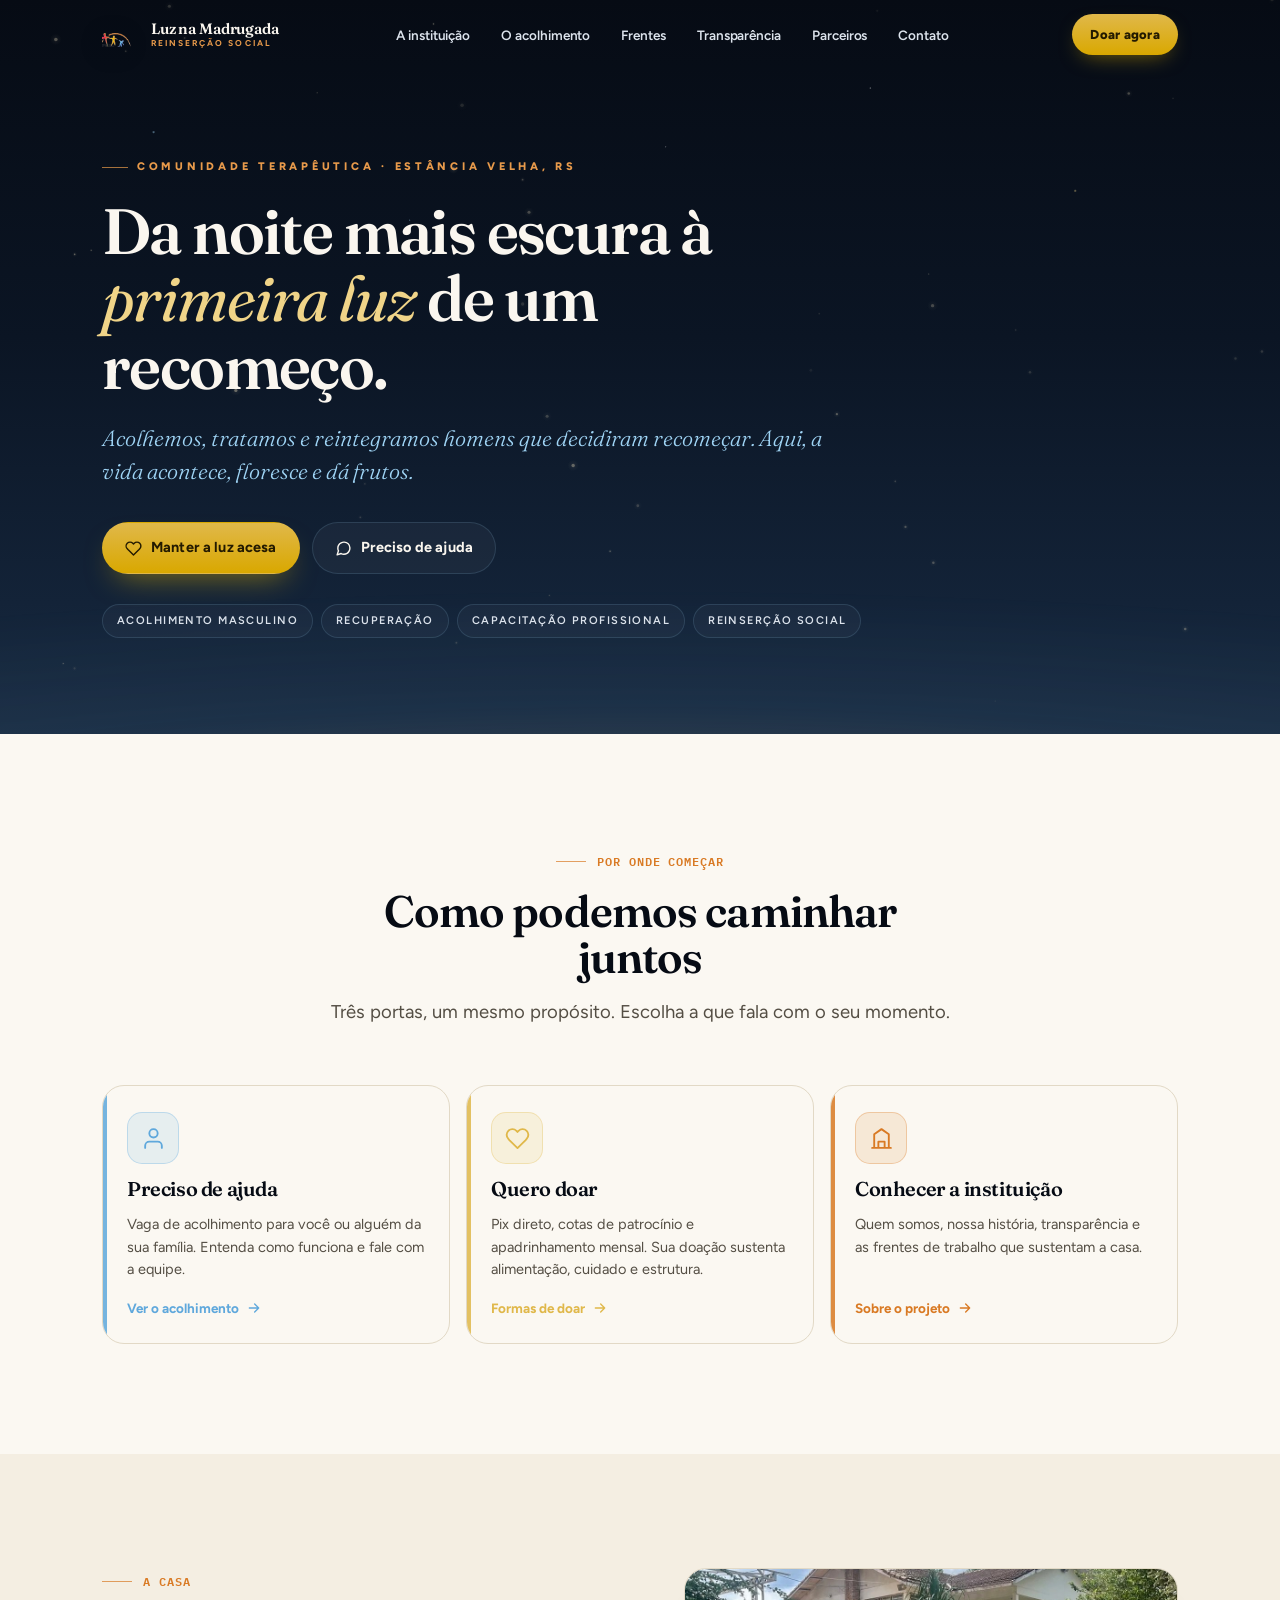
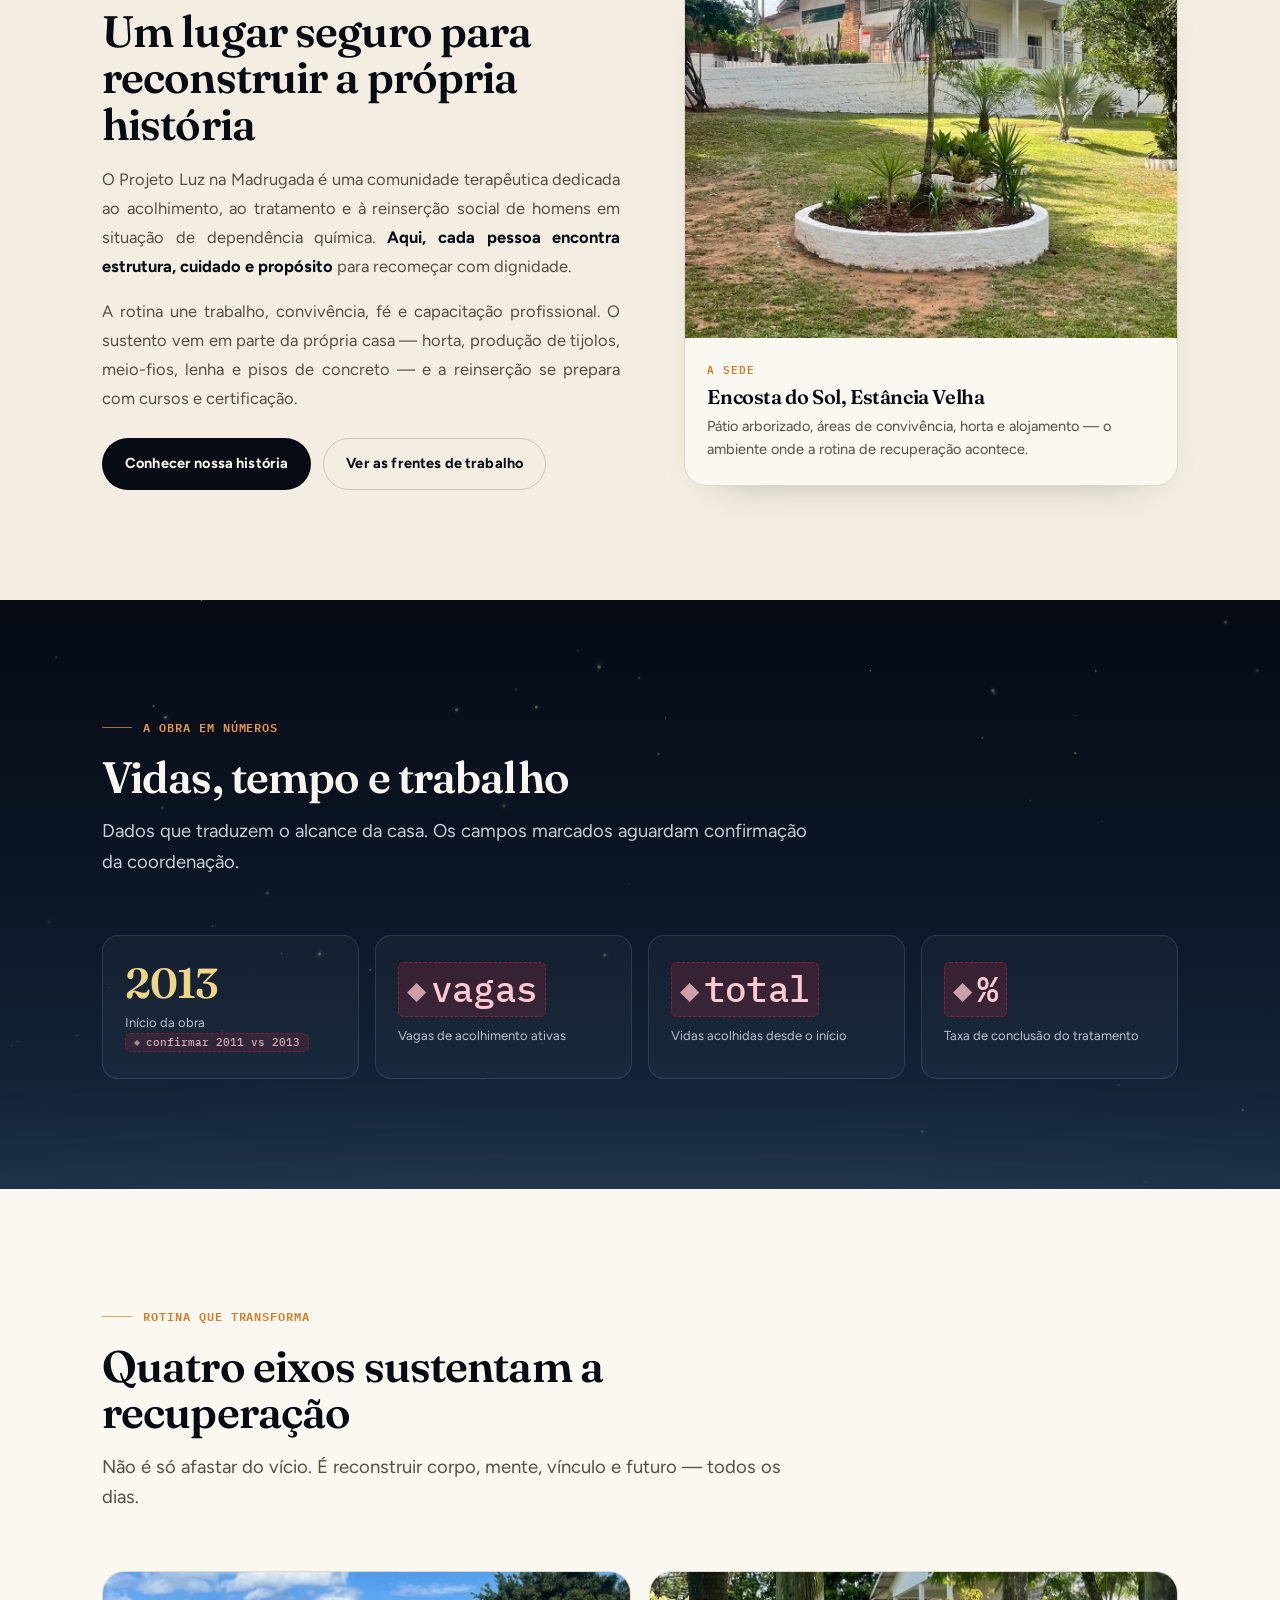
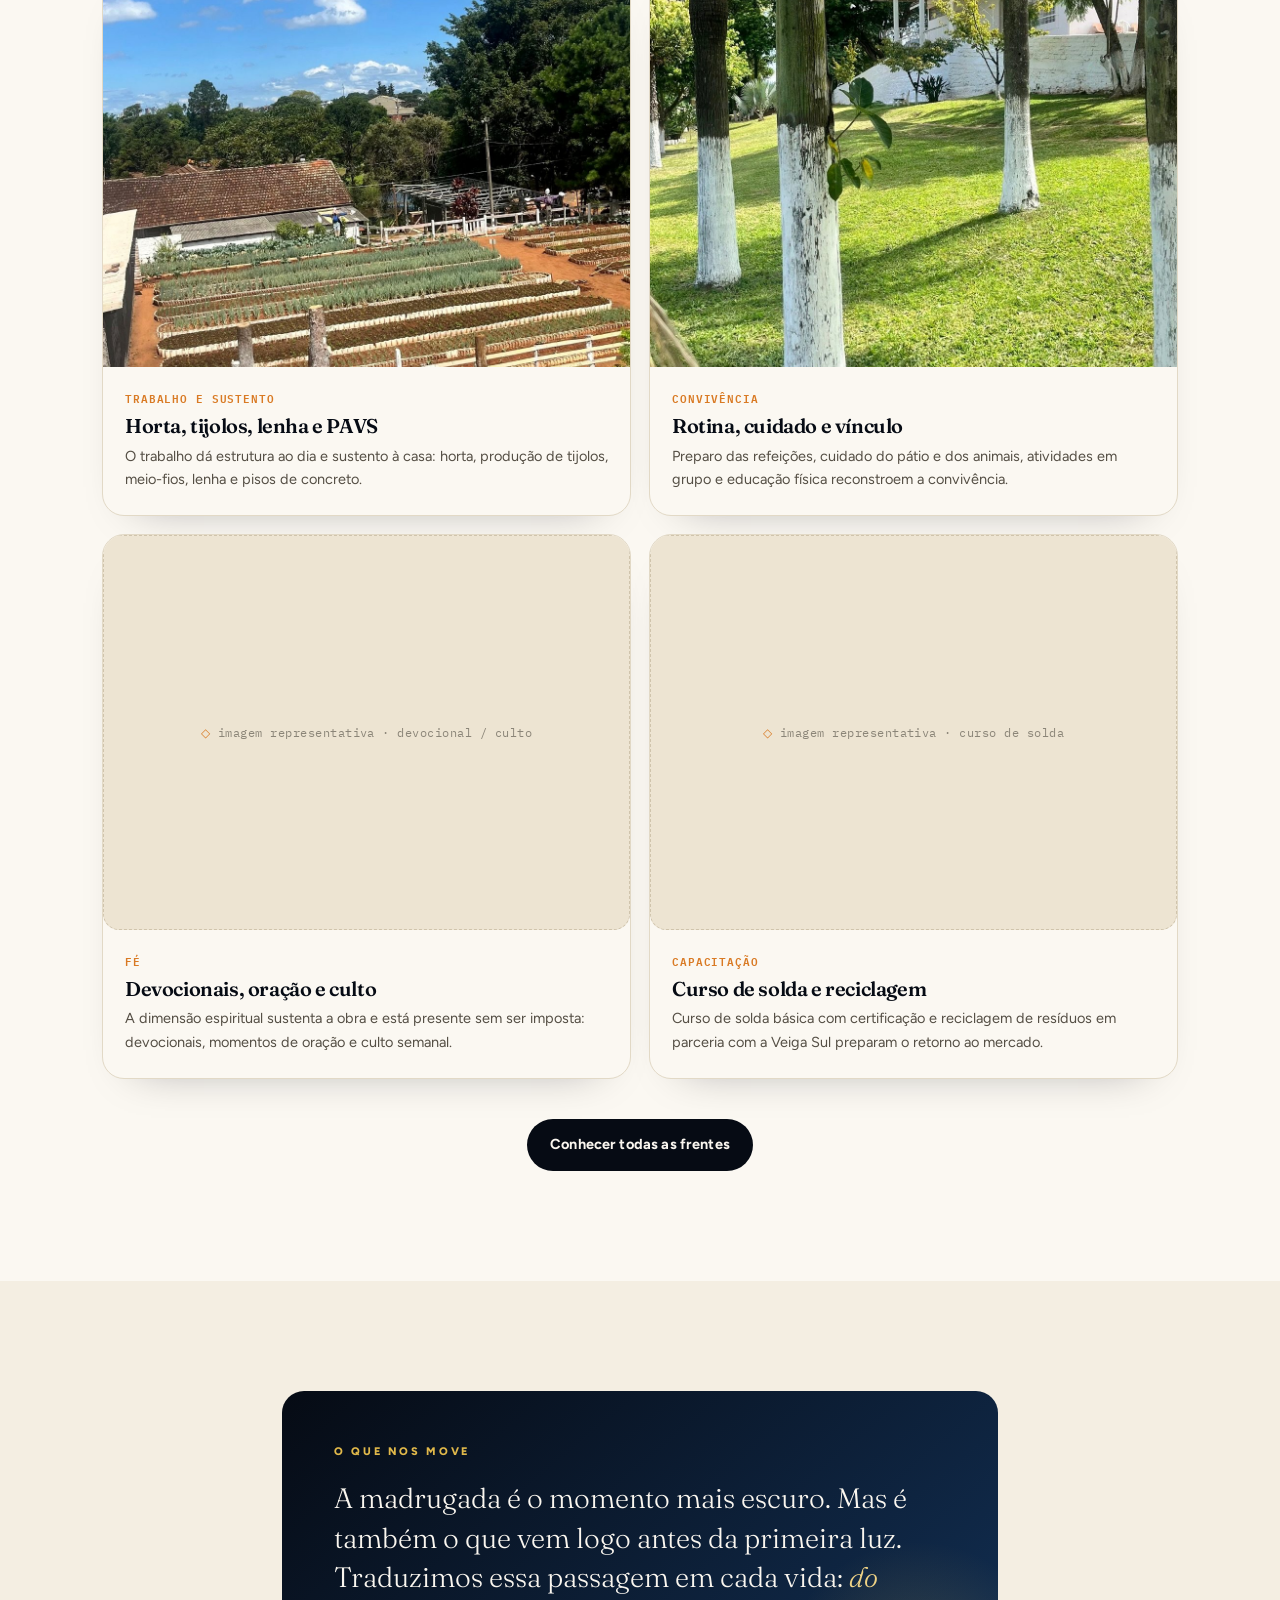
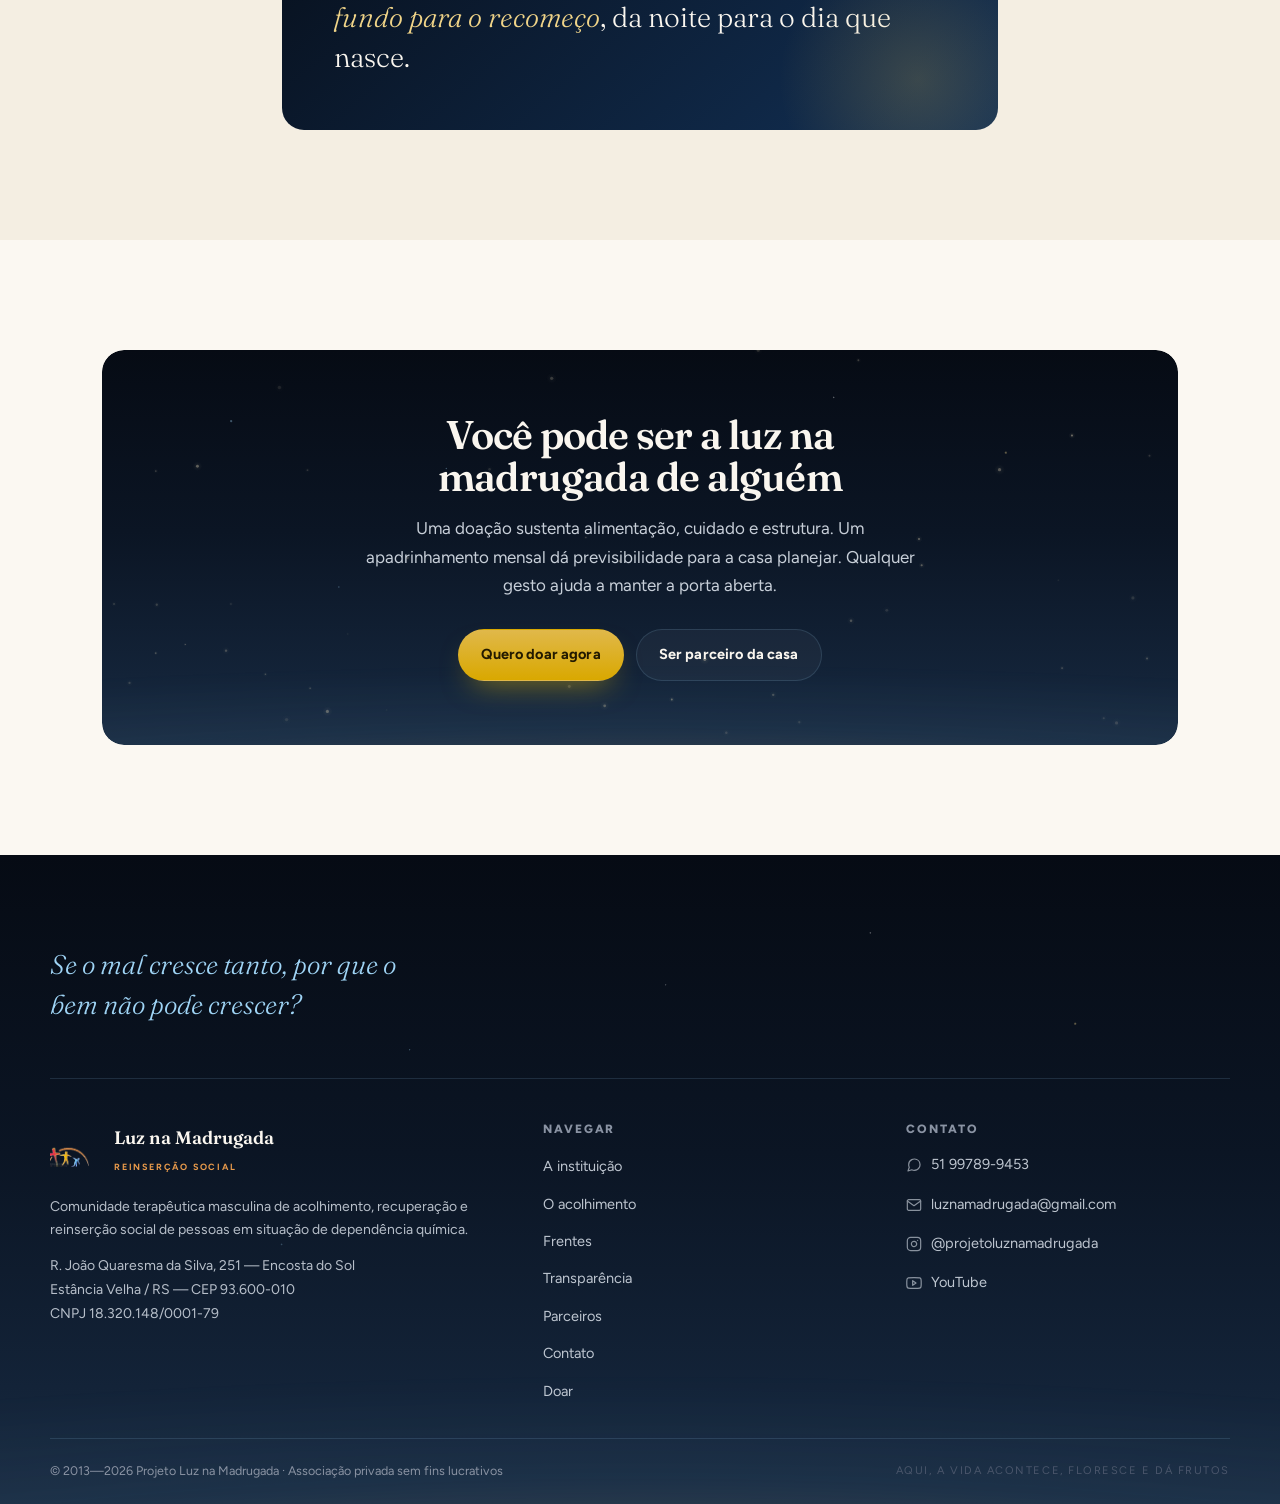
==== index.html @ c5253fcc "Esboço do site institucional do Projeto Luz na Madrugada Site de múltiplas páginas (HTML + CSS + JS " ====
<!DOCTYPE html>
<html lang="pt-BR">
<head>
  <meta charset="UTF-8">
  <meta name="viewport" content="width=device-width, initial-scale=1.0">
  <title>Projeto Luz na Madrugada · Comunidade Terapêutica de Reinserção Social</title>
  <meta name="description" content="Comunidade terapêutica masculina de acolhimento, recuperação e reinserção social. Acolhendo, transformando e reintegrando vidas em Estância Velha, RS.">
  <meta property="og:type" content="website">
  <meta property="og:title" content="Projeto Luz na Madrugada">
  <meta property="og:description" content="Acolhendo, transformando e reintegrando vidas.">
  <meta name="theme-color" content="#060B14">
  <link rel="icon" href="assets/img/logo-luz-na-madrugada.png">
  <link rel="preconnect" href="https://fonts.googleapis.com">
  <link rel="preconnect" href="https://fonts.gstatic.com" crossorigin>
  <link rel="stylesheet" href="assets/css/site.css">
</head>
<body data-page="home" data-base="">
  <a class="skip-link" href="#conteudo">Ir para o conteúdo</a>
  <header data-site-nav></header>

  <main id="conteudo">

    <!-- ═══ HERO ═══ -->
    <section class="hero">
      <div class="ceu"></div>
      <canvas class="estrelas"></canvas>
      <div class="hero-conteudo">
        <span class="kicker">Comunidade terapêutica · Estância Velha, RS</span>
        <h1>Da noite mais escura à <em>primeira luz</em> de um recomeço.</h1>
        <p class="lede">Acolhemos, tratamos e reintegramos homens que decidiram recomeçar. Aqui, a vida acontece, floresce e dá frutos.</p>
        <div class="hero-acoes">
          <a class="btn btn-ouro" href="doar.html">
            <svg viewBox="0 0 24 24"><path d="M20.8 4.6a5.5 5.5 0 0 0-7.8 0L12 5.7l-1-1.1a5.5 5.5 0 0 0-7.8 7.8l1 1.1L12 21.2l7.8-7.7 1-1.1a5.5 5.5 0 0 0 0-7.8z"/></svg>
            Manter a luz acesa
          </a>
          <a class="btn btn-linha" href="https://wa.me/5551997899453?text=Ol%C3%A1%2C%20vim%20pelo%20site%20do%20Projeto%20Luz%20na%20Madrugada.%20Preciso%20de%20ajuda%20e%20gostaria%20de%20saber%20sobre%20vaga%20de%20acolhimento." target="_blank" rel="noopener">
            <svg viewBox="0 0 24 24"><path d="M21 11.5a8.38 8.38 0 0 1-.9 3.8 8.5 8.5 0 0 1-7.6 4.7 8.38 8.38 0 0 1-3.8-.9L3 21l1.9-5.7a8.38 8.38 0 0 1-.9-3.8 8.5 8.5 0 0 1 4.7-7.6 8.38 8.38 0 0 1 3.8-.9h.5a8.48 8.48 0 0 1 8 8v.5z"/></svg>
            Preciso de ajuda
          </a>
        </div>
        <div class="hero-chips">
          <span class="chip">Acolhimento masculino</span>
          <span class="chip">Recuperação</span>
          <span class="chip">Capacitação profissional</span>
          <span class="chip">Reinserção social</span>
        </div>
      </div>
    </section>

    <!-- ═══ TRÊS PORTAS ═══ -->
    <section class="secao papel">
      <div class="container">
        <div class="cabecalho-secao centro revelar">
          <span class="rotulo">Por onde começar</span>
          <h2 class="secao-titulo">Como podemos caminhar juntos</h2>
          <p class="secao-lede">Três portas, um mesmo propósito. Escolha a que fala com o seu momento.</p>
        </div>
        <div class="portas revelar">
          <a class="porta" style="--cor:var(--celeste)" href="acolhimento.html">
            <div class="porta-icone"><svg viewBox="0 0 24 24"><path d="M20 21v-2a4 4 0 0 0-4-4H8a4 4 0 0 0-4 4v2"/><circle cx="12" cy="7" r="4"/></svg></div>
            <h3>Preciso de ajuda</h3>
            <p>Vaga de acolhimento para você ou alguém da sua família. Entenda como funciona e fale com a equipe.</p>
            <span class="porta-link">Ver o acolhimento <svg viewBox="0 0 24 24"><path d="M5 12h14M13 6l6 6-6 6"/></svg></span>
          </a>
          <a class="porta" style="--cor:var(--dourado)" href="doar.html">
            <div class="porta-icone"><svg viewBox="0 0 24 24"><path d="M20.8 4.6a5.5 5.5 0 0 0-7.8 0L12 5.7l-1-1.1a5.5 5.5 0 0 0-7.8 7.8l1 1.1L12 21.2l7.8-7.7 1-1.1a5.5 5.5 0 0 0 0-7.8z"/></svg></div>
            <h3>Quero doar</h3>
            <p>Pix direto, cotas de patrocínio e apadrinhamento mensal. Sua doação sustenta alimentação, cuidado e estrutura.</p>
            <span class="porta-link">Formas de doar <svg viewBox="0 0 24 24"><path d="M5 12h14M13 6l6 6-6 6"/></svg></span>
          </a>
          <a class="porta" style="--cor:var(--ambar)" href="instituicao.html">
            <div class="porta-icone"><svg viewBox="0 0 24 24"><path d="M3 21h18M5 21V8l7-5 7 5v13M9 21v-6h6v6"/></svg></div>
            <h3>Conhecer a instituição</h3>
            <p>Quem somos, nossa história, transparência e as frentes de trabalho que sustentam a casa.</p>
            <span class="porta-link">Sobre o projeto <svg viewBox="0 0 24 24"><path d="M5 12h14M13 6l6 6-6 6"/></svg></span>
          </a>
        </div>
      </div>
    </section>

    <!-- ═══ QUEM SOMOS (resumo) ═══ -->
    <section class="secao creme">
      <div class="container" style="display:grid;grid-template-columns:1.05fr 1fr;gap:clamp(30px,5vw,64px);align-items:center">
        <div class="revelar">
          <span class="rotulo">A casa</span>
          <h2 class="secao-titulo">Um lugar seguro para reconstruir a própria história</h2>
          <p class="corpo" style="margin-top:18px">O Projeto Luz na Madrugada é uma comunidade terapêutica dedicada ao acolhimento, ao tratamento e à reinserção social de homens em situação de dependência química. <strong>Aqui, cada pessoa encontra estrutura, cuidado e propósito</strong> para recomeçar com dignidade.</p>
          <p class="corpo">A rotina une trabalho, convivência, fé e capacitação profissional. O sustento vem em parte da própria casa — horta, produção de tijolos, meio-fios, lenha e pisos de concreto — e a reinserção se prepara com cursos e certificação.</p>
          <div class="hero-acoes" style="margin-top:26px">
            <a class="btn btn-escuro" href="instituicao.html">Conhecer nossa história</a>
            <a class="btn btn-ghost-escuro" href="frentes.html">Ver as frentes de trabalho</a>
          </div>
        </div>
        <div class="revelar">
          <div class="card-foto">
            <div class="foto"><img src="assets/img/fotos/foto-06-322d84ba.jpg" alt="Área verde e de convivência da comunidade, com jardim e casa ao fundo" loading="lazy"></div>
            <div class="corpo"><span class="tag">A sede</span><h3>Encosta do Sol, Estância Velha</h3><p>Pátio arborizado, áreas de convivência, horta e alojamento — o ambiente onde a rotina de recuperação acontece.</p></div>
          </div>
        </div>
      </div>
    </section>

    <!-- ═══ NÚMEROS ═══ -->
    <section class="secao noite">
      <div class="ceu"></div>
      <canvas class="estrelas"></canvas>
      <div class="container">
        <div class="cabecalho-secao revelar">
          <span class="rotulo">A obra em números</span>
          <h2 class="secao-titulo">Vidas, tempo e trabalho</h2>
          <p class="secao-lede">Dados que traduzem o alcance da casa. Os campos marcados aguardam confirmação da coordenação.</p>
        </div>
        <div class="kpis revelar">
          <div class="kpi"><div class="num">2013</div><div class="lab">Início da obra <span class="pendente">confirmar 2011 vs 2013</span></div></div>
          <div class="kpi"><div class="num"><span class="pendente">vagas</span></div><div class="lab">Vagas de acolhimento ativas</div></div>
          <div class="kpi"><div class="num"><span class="pendente">total</span></div><div class="lab">Vidas acolhidas desde o início</div></div>
          <div class="kpi"><div class="num"><span class="pendente">%</span></div><div class="lab">Taxa de conclusão do tratamento</div></div>
        </div>
      </div>
    </section>

    <!-- ═══ FRENTES (preview) ═══ -->
    <section class="secao papel">
      <div class="container">
        <div class="cabecalho-secao revelar">
          <span class="rotulo">Rotina que transforma</span>
          <h2 class="secao-titulo">Quatro eixos sustentam a recuperação</h2>
          <p class="secao-lede">Não é só afastar do vício. É reconstruir corpo, mente, vínculo e futuro — todos os dias.</p>
        </div>
        <div class="grade-4 revelar">
          <div class="card-foto">
            <div class="foto"><img src="assets/img/fotos/foto-04-cf19fd41.jpg" alt="Horta da comunidade, com canteiros e mudas sob céu azul" loading="lazy"></div>
            <div class="corpo"><span class="tag">Trabalho e sustento</span><h3>Horta, tijolos, lenha e PAVS</h3><p>O trabalho dá estrutura ao dia e sustento à casa: horta, produção de tijolos, meio-fios, lenha e pisos de concreto.</p></div>
          </div>
          <div class="card-foto">
            <div class="foto"><img src="assets/img/fotos/foto-05-352184b3.jpg" alt="Pátio arborizado da comunidade" loading="lazy"></div>
            <div class="corpo"><span class="tag">Convivência</span><h3>Rotina, cuidado e vínculo</h3><p>Preparo das refeições, cuidado do pátio e dos animais, atividades em grupo e educação física reconstroem a convivência.</p></div>
          </div>
          <div class="card-foto">
            <div class="foto foto-pendente"><span>imagem representativa · devocional / culto</span></div>
            <div class="corpo"><span class="tag">Fé</span><h3>Devocionais, oração e culto</h3><p>A dimensão espiritual sustenta a obra e está presente sem ser imposta: devocionais, momentos de oração e culto semanal.</p></div>
          </div>
          <div class="card-foto">
            <div class="foto foto-pendente"><span>imagem representativa · curso de solda</span></div>
            <div class="corpo"><span class="tag">Capacitação</span><h3>Curso de solda e reciclagem</h3><p>Curso de solda básica com certificação e reciclagem de resíduos em parceria com a Veiga Sul preparam o retorno ao mercado.</p></div>
          </div>
        </div>
        <div style="text-align:center;margin-top:40px" class="revelar">
          <a class="btn btn-escuro" href="frentes.html">Conhecer todas as frentes</a>
        </div>
      </div>
    </section>

    <!-- ═══ CONCEITO / LEMA ═══ -->
    <section class="secao creme">
      <div class="container-estreito revelar">
        <div class="conceito">
          <div class="rot">O que nos move</div>
          <p>A madrugada é o momento mais escuro. Mas é também o que vem logo antes da primeira luz. Traduzimos essa passagem em cada vida: <em>do fundo para o recomeço</em>, da noite para o dia que nasce.</p>
        </div>
      </div>
    </section>

    <!-- ═══ CTA FINAL ═══ -->
    <section class="secao papel">
      <div class="container revelar">
        <div class="faixa-cta">
          <div class="ceu"></div>
          <canvas class="estrelas"></canvas>
          <h2>Você pode ser a luz na madrugada de alguém</h2>
          <p>Uma doação sustenta alimentação, cuidado e estrutura. Um apadrinhamento mensal dá previsibilidade para a casa planejar. Qualquer gesto ajuda a manter a porta aberta.</p>
          <div class="hero-acoes">
            <a class="btn btn-ouro" href="doar.html">Quero doar agora</a>
            <a class="btn btn-linha" href="contato.html">Ser parceiro da casa</a>
          </div>
        </div>
      </div>
    </section>

  </main>

  <footer data-site-footer></footer>
  <script src="assets/js/site.js"></script>
</body>
</html>
---- assets/css/site.css ----
/* ══════════════════════════════════════════════════════════════════
   PROJETO LUZ NA MADRUGADA · Site institucional (esboço)
   Sistema visual "paleta da madrugada" — da noite escura à primeira luz.
   Nunca chamar de "amanhecer". Fonte única de estilo do site.
   ══════════════════════════════════════════════════════════════════ */

@import url('https://fonts.googleapis.com/css2?family=Fraunces:ital,opsz,wght@0,9..144,300..900;1,9..144,300..600&family=Figtree:wght@300;400;500;600;700;800;900&family=IBM+Plex+Mono:wght@400;500;600&display=swap');

:root{
  /* ── Noite / base ── */
  --noite:#060B14;
  --noite-2:#0B1524;
  --noite-3:#132338;
  --azul:#123055;
  --celeste:#5FA8DC;
  --celeste-vivo:#6EBEF0;
  --celeste-claro:#9FD4F5;

  /* ── Luz / destaque ── */
  --ambar:#D97A24;
  --ambar-vivo:#E88A2A;
  --ambar-claro:#E89A4B;
  --dourado:#E0B84A;
  --dourado-vivo:#F0C000;
  --dourado-claro:#F0D488;
  --carmim:#C4392E;

  /* ── Neutros / papel ── */
  --papel:#FBF8F2;
  --papel-2:#F4EEE2;
  --creme:#EDE4D2;
  --texto:#26221C;
  --texto-suave:#544E44;
  --cinza:#8B8578;
  --linha:#E2D9C6;
  --linha-forte:#D0C4AC;

  /* ── Sobre fundo escuro ── */
  --luz:#FAF6EF;
  --luz-suave:#DCE3EC;
  --cinza-noite:#8A93A3;
  --cinza-noite-2:#4A566B;
  --linha-noite:rgba(159,212,245,.14);

  /* verde discreto para sinais "sim" */
  --verde:#5A7A2E;

  --raio:16px;
  --raio-g:22px;
  --max:1180px;
  --pad-lado:clamp(20px,5vw,52px);
  --sombra:0 26px 62px -30px rgba(6,11,20,.55);
  --dawn:0; /* 0 madrugada, 1 primeira luz — controlado pelo scroll */
}

*{margin:0;padding:0;box-sizing:border-box}
html{scroll-behavior:smooth;-webkit-text-size-adjust:100%}

body{
  font-family:'Figtree',system-ui,sans-serif;
  background:var(--papel);
  color:var(--texto);
  line-height:1.65;
  overflow-x:hidden;
  -webkit-font-smoothing:antialiased;
  -moz-osx-font-smoothing:grayscale;
}

img{max-width:100%;display:block}
a{color:inherit}

/* ── Tipografia base ── */
h1,h2,h3,h4{font-family:'Fraunces',Georgia,serif;font-weight:600;line-height:1.06;letter-spacing:-.02em;color:var(--noite)}
h1 em,h2 em,h3 em{font-style:italic;font-weight:400;color:var(--ambar)}
.mono{font-family:'IBM Plex Mono',monospace}

.container{max-width:var(--max);margin:0 auto;padding-left:var(--pad-lado);padding-right:var(--pad-lado)}
.container-estreito{max-width:820px;margin:0 auto;padding-left:var(--pad-lado);padding-right:var(--pad-lado)}

/* ═══════════════════ NAV ═══════════════════ */
.nav{
  position:fixed;top:0;left:0;right:0;z-index:80;
  transition:background .35s ease,box-shadow .35s ease,border-color .35s ease;
  border-bottom:1px solid transparent;
}
.nav-inner{
  max-width:var(--max);margin:0 auto;padding:14px var(--pad-lado);
  display:flex;align-items:center;justify-content:space-between;gap:20px;
}
.nav-marca{display:flex;align-items:center;gap:11px;text-decoration:none;flex:0 0 auto}
.nav-marca img{width:38px;height:auto;filter:drop-shadow(0 4px 12px rgba(0,0,0,.4))}
.nav-marca .nm{display:flex;flex-direction:column;line-height:1}
.nav-marca .nm b{font-family:'Fraunces',serif;font-weight:600;font-size:15px;letter-spacing:-.01em;color:var(--luz)}
.nav-marca .nm small{font-size:8.5px;font-weight:700;letter-spacing:.24em;text-transform:uppercase;color:var(--ambar-claro);margin-top:3px}

.nav-links{display:flex;align-items:center;gap:5px;list-style:none}
.nav-links a{
  text-decoration:none;font-size:13.5px;font-weight:600;color:var(--luz-suave);
  padding:9px 13px;border-radius:9px;transition:background .22s,color .22s;letter-spacing:-.005em;
}
.nav-links a:hover{background:rgba(255,255,255,.07);color:var(--luz)}
.nav-links a.ativo{color:var(--dourado-claro)}
.nav-cta{
  margin-left:6px;text-decoration:none;font-size:13px;font-weight:800;letter-spacing:.02em;
  padding:10px 18px;border-radius:999px;color:#231A00;
  background:linear-gradient(180deg,var(--dourado),#D9A800);
  box-shadow:0 8px 22px -10px rgba(240,192,0,.6);transition:filter .22s,transform .22s;
}
.nav-cta:hover{filter:brightness(1.07);transform:translateY(-1px)}

.nav-burger{
  display:none;background:none;border:1px solid var(--linha-noite);border-radius:10px;
  width:44px;height:44px;cursor:pointer;color:var(--luz);align-items:center;justify-content:center;
}
.nav-burger svg{width:22px;height:22px;stroke:currentColor;fill:none;stroke-width:2;stroke-linecap:round}

/* nav sólida quando rolada ou em páginas de fundo claro */
.nav.solida{background:rgba(9,15,26,.86);backdrop-filter:blur(14px);-webkit-backdrop-filter:blur(14px);border-bottom-color:var(--linha-noite);box-shadow:0 10px 40px -24px rgba(0,0,0,.7)}

/* ═══════════════════ FUNDO NOITE (heros/footer) ═══════════════════ */
.ceu{
  position:absolute;inset:0;z-index:0;pointer-events:none;overflow:hidden;
  background:linear-gradient(180deg,var(--noite) 0%,var(--noite-2) 46%,var(--noite-3) 82%,#1A2C42 100%);
}
.ceu::before{
  content:"";position:absolute;inset:0;
  background-image:
    radial-gradient(1.6px 1.6px at 12% 18%,rgba(159,212,245,.55),transparent),
    radial-gradient(1.2px 1.2px at 68% 12%,rgba(255,255,255,.4),transparent),
    radial-gradient(1.6px 1.6px at 84% 26%,rgba(240,212,136,.5),transparent),
    radial-gradient(1.1px 1.1px at 32% 30%,rgba(159,212,245,.4),transparent),
    radial-gradient(1.1px 1.1px at 52% 20%,rgba(255,255,255,.3),transparent),
    radial-gradient(1.3px 1.3px at 22% 60%,rgba(159,212,245,.3),transparent);
}
.ceu::after{ /* a primeira luz no horizonte */
  content:"";position:absolute;left:50%;bottom:-30%;width:150%;height:80%;
  transform:translateX(-50%);
  background:
    radial-gradient(ellipse 60% 48% at 50% 100%,rgba(240,192,0,.34),transparent 62%),
    radial-gradient(ellipse 84% 60% at 50% 100%,rgba(232,138,42,.30),transparent 70%),
    radial-gradient(ellipse 120% 80% at 50% 100%,rgba(110,190,240,.14),transparent 78%);
  filter:blur(8px);
}
canvas.estrelas{position:absolute;inset:0;z-index:1;pointer-events:none}

/* ═══════════════════ HERO ═══════════════════ */
.hero{position:relative;isolation:isolate;color:var(--luz);overflow:hidden}
.hero-conteudo{position:relative;z-index:5;padding:150px var(--pad-lado) 96px;max-width:var(--max);margin:0 auto}
.hero.compacto .hero-conteudo{padding:138px var(--pad-lado) 72px}

.kicker{
  display:inline-flex;align-items:center;gap:9px;
  font-size:11px;font-weight:800;letter-spacing:.34em;text-transform:uppercase;
  color:var(--ambar-claro);margin-bottom:20px;
}
.kicker::before{content:"";width:26px;height:1px;background:var(--ambar-claro);opacity:.7}

.hero h1{
  font-weight:600;font-size:clamp(34px,6.6vw,64px);color:var(--luz);
  letter-spacing:-.025em;max-width:16ch;
}
.hero h1 em{color:var(--dourado-claro)}
.hero .lede{
  font-family:'Fraunces',serif;font-style:italic;font-weight:300;
  font-size:clamp(17px,2.4vw,22px);color:var(--celeste-claro);
  margin-top:22px;max-width:52ch;line-height:1.5;
}
.hero-acoes{display:flex;flex-wrap:wrap;gap:12px;margin-top:34px}

.hero-chips{display:flex;flex-wrap:wrap;gap:8px;margin-top:30px}
.chip{
  font-size:11px;font-weight:600;letter-spacing:.13em;text-transform:uppercase;
  color:var(--luz-suave);border:1px solid var(--linha-noite);border-radius:999px;
  padding:7px 14px;background:rgba(255,255,255,.03);
}

/* onda de transição noite -> papel */
.onda{position:relative;z-index:5;margin-top:-1px;line-height:0}
.onda svg{width:100%;height:auto;display:block}

/* ═══════════════════ BOTÕES ═══════════════════ */
.btn{
  display:inline-flex;align-items:center;gap:9px;text-decoration:none;cursor:pointer;
  font-family:'Figtree',sans-serif;font-size:14.5px;font-weight:700;letter-spacing:.01em;
  padding:13px 22px;border-radius:999px;border:1px solid transparent;
  transition:transform .24s cubic-bezier(.16,1,.3,1),filter .24s,background .24s,border-color .24s;
}
.btn svg{width:17px;height:17px;stroke:currentColor;fill:none;stroke-width:2;stroke-linecap:round;stroke-linejoin:round}
.btn:hover{transform:translateY(-2px)}
.btn-ouro{background:linear-gradient(180deg,var(--dourado),#D9A800);color:#231A00;box-shadow:0 14px 30px -14px rgba(240,192,0,.6)}
.btn-ouro:hover{filter:brightness(1.07)}
.btn-linha{background:rgba(255,255,255,.04);border-color:var(--linha-noite);color:var(--luz)}
.btn-linha:hover{background:rgba(255,255,255,.09);border-color:rgba(159,212,245,.4)}
.btn-escuro{background:var(--noite);color:var(--luz)}
.btn-escuro:hover{filter:brightness(1.35)}
.btn-ambar{background:linear-gradient(180deg,var(--ambar-vivo),var(--ambar));color:#241304;box-shadow:0 14px 30px -14px rgba(217,122,36,.55)}
.btn-ghost-escuro{border-color:var(--linha-forte);color:var(--noite)}
.btn-ghost-escuro:hover{background:var(--papel-2)}

/* ═══════════════════ SEÇÕES ═══════════════════ */
.secao{padding:clamp(64px,9vw,110px) 0;position:relative}
.secao.papel{background:var(--papel)}
.secao.creme{background:var(--papel-2)}
.secao.noite{background:var(--noite-2);color:var(--luz-suave);position:relative;isolation:isolate}
.secao.noite .ceu{z-index:0}
.secao.noite > .container,.secao.noite > .container-estreito{position:relative;z-index:5}

.rotulo{
  display:inline-flex;align-items:center;gap:11px;
  font-family:'IBM Plex Mono',monospace;font-size:12px;font-weight:600;letter-spacing:.08em;
  color:var(--ambar);text-transform:uppercase;margin-bottom:16px;
}
.rotulo::before{content:"";width:30px;height:1px;background:var(--ambar);opacity:.7}
.secao.noite .rotulo{color:var(--ambar-claro)}
.secao.noite .rotulo::before{background:var(--ambar-claro)}

.secao-titulo{font-size:clamp(27px,4.4vw,44px);max-width:20ch}
.secao.noite .secao-titulo{color:var(--luz)}
.secao-lede{font-size:clamp(16px,2vw,18.5px);color:var(--texto-suave);max-width:60ch;margin-top:16px;line-height:1.65}
.secao.noite .secao-lede{color:var(--luz-suave);opacity:.9}

.cabecalho-secao{max-width:760px;margin-bottom:clamp(38px,5vw,58px)}
.cabecalho-secao.centro{margin-left:auto;margin-right:auto;text-align:center}
.cabecalho-secao.centro .rotulo{justify-content:center}
.cabecalho-secao.centro .secao-titulo,.cabecalho-secao.centro .secao-lede{margin-left:auto;margin-right:auto}

p.corpo{font-size:16.5px;line-height:1.75;color:var(--texto-suave);margin-bottom:16px;text-align:justify}
p.corpo strong{color:var(--noite);font-weight:700}

/* ═══════════════════ TRÊS PORTAS ═══════════════════ */
.portas{display:grid;grid-template-columns:repeat(3,1fr);gap:16px}
.porta{
  display:flex;flex-direction:column;gap:14px;text-decoration:none;position:relative;overflow:hidden;
  padding:26px 24px 24px;border-radius:var(--raio-g);border:1px solid var(--linha);
  background:var(--papel);transition:transform .3s cubic-bezier(.16,1,.3,1),border-color .3s,box-shadow .3s;
}
.porta::after{content:"";position:absolute;left:0;top:0;bottom:0;width:4px;background:var(--cor,var(--ambar));opacity:.85}
.porta:hover{transform:translateY(-4px);border-color:color-mix(in srgb,var(--cor,var(--ambar)) 45%,transparent);box-shadow:var(--sombra)}
.porta-icone{
  width:52px;height:52px;border-radius:15px;display:grid;place-items:center;
  background:color-mix(in srgb,var(--cor,var(--ambar)) 13%,transparent);
  border:1px solid color-mix(in srgb,var(--cor,var(--ambar)) 30%,transparent);
}
.porta-icone svg{width:25px;height:25px;stroke:var(--cor,var(--ambar));fill:none;stroke-width:1.8;stroke-linecap:round;stroke-linejoin:round}
.porta h3{font-size:20px;color:var(--noite)}
.porta p{font-size:14.5px;color:var(--texto-suave);line-height:1.55;flex:1}
.porta .porta-link{display:inline-flex;align-items:center;gap:7px;font-size:13.5px;font-weight:700;color:var(--cor,var(--ambar));margin-top:2px}
.porta .porta-link svg{width:16px;height:16px;stroke:currentColor;fill:none;stroke-width:2;stroke-linecap:round;stroke-linejoin:round;transition:transform .26s}
.porta:hover .porta-link svg{transform:translateX(4px)}

/* ═══════════════════ NÚMEROS / KPIs ═══════════════════ */
.kpis{display:grid;grid-template-columns:repeat(4,1fr);gap:16px}
.kpi{padding:26px 22px;border-radius:var(--raio);border:1px solid var(--linha-noite);background:rgba(255,255,255,.03);text-align:left}
.kpi .num{font-family:'Fraunces',serif;font-weight:600;font-size:clamp(30px,4vw,42px);color:var(--dourado-claro);letter-spacing:-.02em;line-height:1}
.kpi .lab{font-size:13px;color:var(--luz-suave);opacity:.82;margin-top:10px;line-height:1.4}

/* ═══════════════════ GRID DE FRENTES / CARDS FOTO ═══════════════════ */
.grade-2{display:grid;grid-template-columns:1fr 1fr;gap:22px}
.grade-3{display:grid;grid-template-columns:repeat(3,1fr);gap:20px}
.grade-4{display:grid;grid-template-columns:repeat(2,1fr);gap:18px}

.card-foto{border-radius:var(--raio-g);overflow:hidden;border:1px solid var(--linha);background:var(--papel);display:flex;flex-direction:column;box-shadow:0 20px 44px -34px rgba(6,11,20,.4)}
.card-foto .foto{aspect-ratio:4/3;overflow:hidden;background:var(--creme);position:relative}
.card-foto .foto img{width:100%;height:100%;object-fit:cover;transition:transform .6s cubic-bezier(.16,1,.3,1)}
.card-foto:hover .foto img{transform:scale(1.045)}
.card-foto .corpo{padding:22px 22px 24px}
.card-foto .corpo .tag{font-family:'IBM Plex Mono',monospace;font-size:11px;font-weight:600;letter-spacing:.08em;text-transform:uppercase;color:var(--ambar);margin-bottom:8px;display:block}
.card-foto .corpo h3{font-size:20px;margin-bottom:8px}
.card-foto .corpo p{font-size:14.5px;color:var(--texto-suave);line-height:1.6}

/* espaço reservado para foto ausente */
.foto-pendente{
  aspect-ratio:4/3;border-radius:var(--raio);border:1.5px dashed var(--linha-forte);
  background:repeating-linear-gradient(135deg,var(--papel-2),var(--papel-2) 12px,var(--creme) 12px,var(--creme) 24px);
  display:grid;place-items:center;text-align:center;padding:20px;
}
.foto-pendente span{font-family:'IBM Plex Mono',monospace;font-size:12px;color:var(--cinza);letter-spacing:.04em}
.foto-pendente span::before{content:"◇ ";color:var(--ambar)}

/* ═══════════════════ CARD TEXTO SIMPLES ═══════════════════ */
.card{padding:26px 24px;border-radius:var(--raio-g);border:1px solid var(--linha);background:var(--papel);box-shadow:0 18px 40px -34px rgba(6,11,20,.35)}
.card .ic{width:46px;height:46px;border-radius:13px;display:grid;place-items:center;background:color-mix(in srgb,var(--cor,var(--celeste)) 12%,transparent);border:1px solid color-mix(in srgb,var(--cor,var(--celeste)) 28%,transparent);margin-bottom:16px}
.card .ic svg{width:23px;height:23px;stroke:var(--cor,var(--celeste));fill:none;stroke-width:1.8;stroke-linecap:round;stroke-linejoin:round}
.card h3{font-size:19px;margin-bottom:8px}
.card p{font-size:14.5px;color:var(--texto-suave);line-height:1.6}
.secao.noite .card{background:rgba(255,255,255,.03);border-color:var(--linha-noite)}
.secao.noite .card h3{color:var(--luz)}
.secao.noite .card p{color:var(--luz-suave);opacity:.85}

/* ═══════════════════ LINHA DO TEMPO / ETAPAS ═══════════════════ */
.etapas{display:flex;flex-direction:column;gap:2px;max-width:760px}
.etapa{display:flex;gap:20px;padding:18px 0;position:relative}
.etapa:not(:last-child)::before{content:"";position:absolute;left:19px;top:52px;bottom:-2px;width:1.5px;background:var(--linha)}
.secao.noite .etapa:not(:last-child)::before{background:var(--linha-noite)}
.etapa-num{
  flex:0 0 40px;height:40px;border-radius:12px;display:grid;place-items:center;position:relative;z-index:1;
  background:linear-gradient(180deg,rgba(232,138,42,.18),rgba(217,122,36,.08));
  border:1px solid rgba(217,122,36,.4);
  font-family:'IBM Plex Mono',monospace;font-size:15px;font-weight:600;color:var(--ambar);
}
.etapa-txt h4{font-family:'Figtree',sans-serif;font-weight:700;font-size:17px;color:var(--noite);margin-bottom:5px}
.secao.noite .etapa-txt h4{color:var(--luz)}
.etapa-txt p{font-size:14.5px;color:var(--texto-suave);line-height:1.6;margin:0;text-align:left}
.secao.noite .etapa-txt p{color:var(--luz-suave);opacity:.85}

/* ═══════════════════ ACCORDION ═══════════════════ */
.acc{border-radius:var(--raio);overflow:hidden;border:1px solid var(--linha);background:var(--papel);margin-top:11px}
.acc-cab{width:100%;display:flex;align-items:center;justify-content:space-between;gap:16px;padding:20px 22px;background:none;border:0;cursor:pointer;text-align:left;font-family:'Figtree',sans-serif;font-size:16.5px;font-weight:700;color:var(--noite);transition:background .22s}
.acc-cab:hover{background:var(--papel-2)}
.acc-sinal{flex:0 0 26px;height:26px;border-radius:8px;display:grid;place-items:center;border:1px solid var(--linha);color:var(--ambar);font-size:18px;line-height:1;transition:transform .34s cubic-bezier(.16,1,.3,1),background .22s}
.acc.aberto .acc-sinal{transform:rotate(45deg);background:rgba(217,122,36,.14)}
.acc-corpo{display:grid;grid-template-rows:0fr;transition:grid-template-rows .38s cubic-bezier(.16,1,.3,1)}
.acc.aberto .acc-corpo{grid-template-rows:1fr}
.acc-inner{overflow:hidden}
.acc-conteudo{padding:2px 22px 22px}
.acc-conteudo p{font-size:15px;line-height:1.72;color:var(--texto-suave);margin-bottom:11px;text-align:justify}
.acc-conteudo p:last-child{margin-bottom:0}

/* ═══════════════════ TABELA DE DADOS ═══════════════════ */
.dados{display:flex;flex-direction:column;border-radius:var(--raio);overflow:hidden;border:1px solid var(--linha)}
.dado{display:flex;justify-content:space-between;align-items:baseline;gap:20px;padding:16px 22px;border-bottom:1px solid var(--linha);background:var(--papel)}
.dado:last-child{border-bottom:0}
.dado dt{font-size:14px;color:var(--cinza);flex:0 0 auto;font-weight:600}
.dado dd{font-family:'IBM Plex Mono',monospace;font-size:14px;color:var(--noite);text-align:right;word-break:break-word}

/* ═══════════════════ CITAÇÃO / CONCEITO ═══════════════════ */
.conceito{
  border-radius:var(--raio-g);padding:clamp(30px,5vw,52px);position:relative;overflow:hidden;
  background:linear-gradient(140deg,var(--noite),var(--azul));color:var(--luz);
}
.conceito::after{content:"";position:absolute;right:-60px;bottom:-90px;width:280px;height:280px;background:radial-gradient(circle,rgba(224,184,74,.2),transparent 70%)}
.conceito .rot{font-size:11px;font-weight:800;letter-spacing:.24em;text-transform:uppercase;color:var(--dourado);margin-bottom:18px;position:relative}
.conceito p{font-family:'Fraunces',serif;font-weight:300;font-size:clamp(20px,3vw,28px);line-height:1.42;color:var(--luz);position:relative;margin:0}
.conceito p em{font-style:italic;color:var(--dourado-claro)}

.frase-marca{font-family:'Fraunces',serif;font-style:italic;font-weight:400;font-size:clamp(18px,2.6vw,24px);color:var(--noite);padding:16px 24px;background:var(--papel-2);border-left:3px solid var(--ambar);border-radius:0 10px 10px 0;line-height:1.45}

/* ═══════════════════ SIM / NÃO (regras, valores) ═══════════════════ */
.lista-check{list-style:none;display:flex;flex-direction:column;gap:12px}
.lista-check li{display:flex;gap:13px;align-items:flex-start;font-size:15px;line-height:1.55;color:var(--texto-suave)}
.lista-check li b{color:var(--noite)}
.marca-check{flex:0 0 24px;height:24px;border-radius:7px;display:grid;place-items:center;font-size:13px;font-weight:800;margin-top:1px}
.marca-check.sim{background:rgba(90,122,46,.15);color:var(--verde)}
.marca-check.nao{background:rgba(196,57,46,.12);color:var(--carmim)}
.secao.noite .lista-check li{color:var(--luz-suave)}
.secao.noite .lista-check li b{color:var(--luz)}

/* ═══════════════════ CTA FAIXA ═══════════════════ */
.faixa-cta{border-radius:var(--raio-g);padding:clamp(36px,6vw,64px);text-align:center;position:relative;overflow:hidden;isolation:isolate;color:var(--luz)}
.faixa-cta .ceu{border-radius:var(--raio-g);z-index:0}
.faixa-cta canvas.estrelas{z-index:1}
.faixa-cta > *:not(.ceu):not(canvas){position:relative;z-index:2}
.faixa-cta h2{font-size:clamp(26px,4vw,40px);color:var(--luz);max-width:20ch;margin:0 auto}
.faixa-cta p{color:var(--luz-suave);font-size:17px;max-width:52ch;margin:16px auto 0;opacity:.9}
.faixa-cta .hero-acoes{justify-content:center;margin-top:30px}

/* ═══════════════════ PIX ═══════════════════ */
.pix-bloco{border-radius:var(--raio-g);overflow:hidden;border:1px solid rgba(240,192,0,.32);background:radial-gradient(ellipse 120% 90% at 50% 0%,rgba(240,192,0,.10),transparent 60%),var(--papel);box-shadow:0 30px 66px -34px rgba(217,122,36,.4)}
.pix-topo{padding:28px 26px 22px;border-bottom:1px solid rgba(240,192,0,.2)}
.pix-label{font-size:11px;font-weight:800;letter-spacing:.22em;text-transform:uppercase;color:var(--cinza);margin-bottom:11px}
.pix-caixa{display:flex;align-items:stretch;border-radius:13px;overflow:hidden;border:1px solid rgba(217,122,36,.34);background:var(--papel-2)}
.pix-chave{flex:1;min-width:0;padding:15px 16px;font-family:'IBM Plex Mono',monospace;font-size:15.5px;font-weight:500;color:var(--ambar);display:flex;align-items:center;overflow:hidden;text-overflow:ellipsis;white-space:nowrap}
.pix-copiar{flex:0 0 auto;padding:0 20px;border:0;cursor:pointer;background:linear-gradient(180deg,var(--dourado),#D9A800);color:#231A00;font-family:'Figtree',sans-serif;font-size:13px;font-weight:800;letter-spacing:.06em;text-transform:uppercase;display:flex;align-items:center;gap:8px;transition:filter .2s}
.pix-copiar:hover{filter:brightness(1.08)}
.pix-copiar svg{width:16px;height:16px;stroke:currentColor;fill:none;stroke-width:2;stroke-linecap:round;stroke-linejoin:round}
.pix-copiar.ok{background:linear-gradient(180deg,var(--celeste-vivo),#3E9BD8);color:#02121F}
.pix-info{margin-top:13px;display:flex;flex-wrap:wrap;gap:6px 18px;font-size:13px;color:var(--cinza)}
.pix-info b{color:var(--noite);font-weight:600}

/* cotas de patrocínio */
.cotas{display:grid;grid-template-columns:repeat(3,1fr);gap:16px}
.cota{padding:28px 24px;border-radius:var(--raio-g);border:1px solid var(--linha);background:var(--papel);position:relative;display:flex;flex-direction:column}
.cota.destaque{border-color:rgba(217,122,36,.5);box-shadow:0 24px 54px -30px rgba(217,122,36,.5)}
.cota .selo{position:absolute;top:-11px;left:24px;font-size:10.5px;font-weight:800;letter-spacing:.14em;text-transform:uppercase;color:#231A00;background:linear-gradient(180deg,var(--dourado),#D9A800);padding:5px 12px;border-radius:999px}
.cota h3{font-size:19px;margin-bottom:6px}
.cota .valor{font-family:'Fraunces',serif;font-weight:600;font-size:34px;color:var(--ambar);letter-spacing:-.02em;line-height:1;margin:8px 0 4px}
.cota .valor small{font-size:14px;color:var(--cinza);font-family:'Figtree',sans-serif;font-weight:600}
.cota p{font-size:14px;color:var(--texto-suave);line-height:1.55;margin:12px 0 20px;flex:1}

/* lista de itens (doação em espécie) */
.itens{display:flex;flex-wrap:wrap;gap:9px}
.itens span{font-size:13.5px;font-weight:600;color:var(--texto-suave);border:1px solid var(--linha);border-radius:10px;padding:9px 14px;background:var(--papel)}

/* ═══════════════════ PENDENTE ═══════════════════ */
.pendente{
  display:inline-flex;align-items:center;gap:6px;
  font-family:'IBM Plex Mono',monospace;font-size:.86em;font-weight:500;
  color:#B03A2E;background:rgba(196,57,46,.09);border:1px dashed rgba(196,57,46,.5);
  border-radius:6px;padding:1px 8px;line-height:1.4;vertical-align:middle;
}
.pendente::before{content:"◆";font-size:.7em;opacity:.75}
.secao.noite .pendente,.hero .pendente,.faixa-cta .pendente{color:#FFC9CF;background:rgba(228,36,60,.16);border-color:rgba(228,36,60,.5)}

/* ═══════════════════ RODAPÉ ═══════════════════ */
.rodape{position:relative;isolation:isolate;color:var(--luz-suave);overflow:hidden;background:var(--noite)}
.rodape-conteudo{position:relative;z-index:5;padding:clamp(56px,8vw,90px) 0 34px}
.rodape-versiculo{font-family:'Fraunces',serif;font-style:italic;font-weight:300;font-size:clamp(19px,3vw,27px);line-height:1.5;color:var(--celeste-claro);max-width:22ch}
.rodape-grid{display:grid;grid-template-columns:1.4fr 1fr 1fr;gap:40px;margin-top:52px;padding-top:44px;border-top:1px solid var(--linha-noite)}
.rodape-col h4{font-family:'Figtree',sans-serif;font-weight:800;font-size:12px;letter-spacing:.16em;text-transform:uppercase;color:var(--cinza-noite);margin-bottom:18px}
.rodape-col .marca-bloco{display:flex;align-items:center;gap:12px;margin-bottom:16px}
.rodape-col .marca-bloco img{width:52px}
.rodape-col .marca-bloco b{font-family:'Fraunces',serif;font-weight:600;font-size:18px;color:var(--luz);display:block}
.rodape-col .marca-bloco small{font-size:9px;font-weight:700;letter-spacing:.2em;text-transform:uppercase;color:var(--ambar-claro)}
.rodape-col p{font-size:14px;line-height:1.7;color:var(--luz-suave);opacity:.82}
.rodape-links{list-style:none;display:flex;flex-direction:column;gap:11px}
.rodape-links a{text-decoration:none;font-size:14.5px;color:var(--luz-suave);opacity:.85;transition:color .2s,opacity .2s;display:inline-flex;align-items:center;gap:9px}
.rodape-links a:hover{color:var(--dourado-claro);opacity:1}
.rodape-links a svg{width:16px;height:16px;stroke:currentColor;fill:none;stroke-width:1.8;stroke-linecap:round;stroke-linejoin:round;opacity:.7}
.rodape-fim{position:relative;z-index:5;border-top:1px solid var(--linha-noite);padding:22px 0;display:flex;flex-wrap:wrap;gap:12px 24px;justify-content:space-between;align-items:center}
.rodape-fim small{font-size:12.5px;color:var(--cinza-noite)}
.rodape-fim .assinatura{font-size:11px;letter-spacing:.14em;text-transform:uppercase;color:var(--cinza-noite-2)}

/* ═══════════════════ ACESSIBILIDADE ═══════════════════ */
a:focus-visible,button:focus-visible{outline:2px solid var(--dourado);outline-offset:3px;border-radius:8px}
.skip-link{position:absolute;left:-999px;top:0;z-index:200;background:var(--dourado);color:#231A00;padding:12px 20px;font-weight:800;border-radius:0 0 10px 0}
.skip-link:focus{left:0}

/* ═══════════════════ REVELAR AO ROLAR ═══════════════════ */
.revelar{opacity:0;transform:translateY(22px);transition:opacity .7s cubic-bezier(.16,1,.3,1),transform .7s cubic-bezier(.16,1,.3,1)}
.revelar.visivel{opacity:1;transform:none}

/* ═══════════════════ RESPONSIVO ═══════════════════ */
@media (max-width:940px){
  .nav-links,.nav-cta{display:none}
  .nav-burger{display:flex}
  .nav.menu-aberto .nav-links{
    display:flex;position:fixed;top:72px;left:12px;right:12px;flex-direction:column;align-items:stretch;gap:2px;
    background:rgba(9,15,26,.97);backdrop-filter:blur(16px);border:1px solid var(--linha-noite);
    border-radius:16px;padding:12px;box-shadow:0 30px 60px -20px rgba(0,0,0,.7);
  }
  .nav.menu-aberto .nav-links a{padding:13px 15px;font-size:15.5px}
  .nav.menu-aberto .nav-cta{display:inline-flex;justify-content:center;margin:8px 0 2px}
  .portas,.grade-3,.cotas{grid-template-columns:1fr}
  .kpis{grid-template-columns:1fr 1fr}
  .rodape-grid{grid-template-columns:1fr;gap:34px}
}
@media (max-width:620px){
  .grade-2,.grade-4{grid-template-columns:1fr}
  .kpis{grid-template-columns:1fr 1fr}
  .pix-chave{font-size:13px}
  .pix-copiar{padding:0 14px}
  .dado{flex-direction:column;gap:4px}
  .dado dd{text-align:left}
}

@media print{
  .nav,.nav-burger,.faixa-cta .hero-acoes{display:none}
  body{background:#fff}
  .ceu,canvas.estrelas{display:none}
}
@media (prefers-reduced-motion:reduce){
  *,*::before,*::after{animation-duration:.001ms!important;transition-duration:.001ms!important}
  html{scroll-behavior:auto}
  canvas.estrelas{display:none}
  .revelar{opacity:1;transform:none}
}
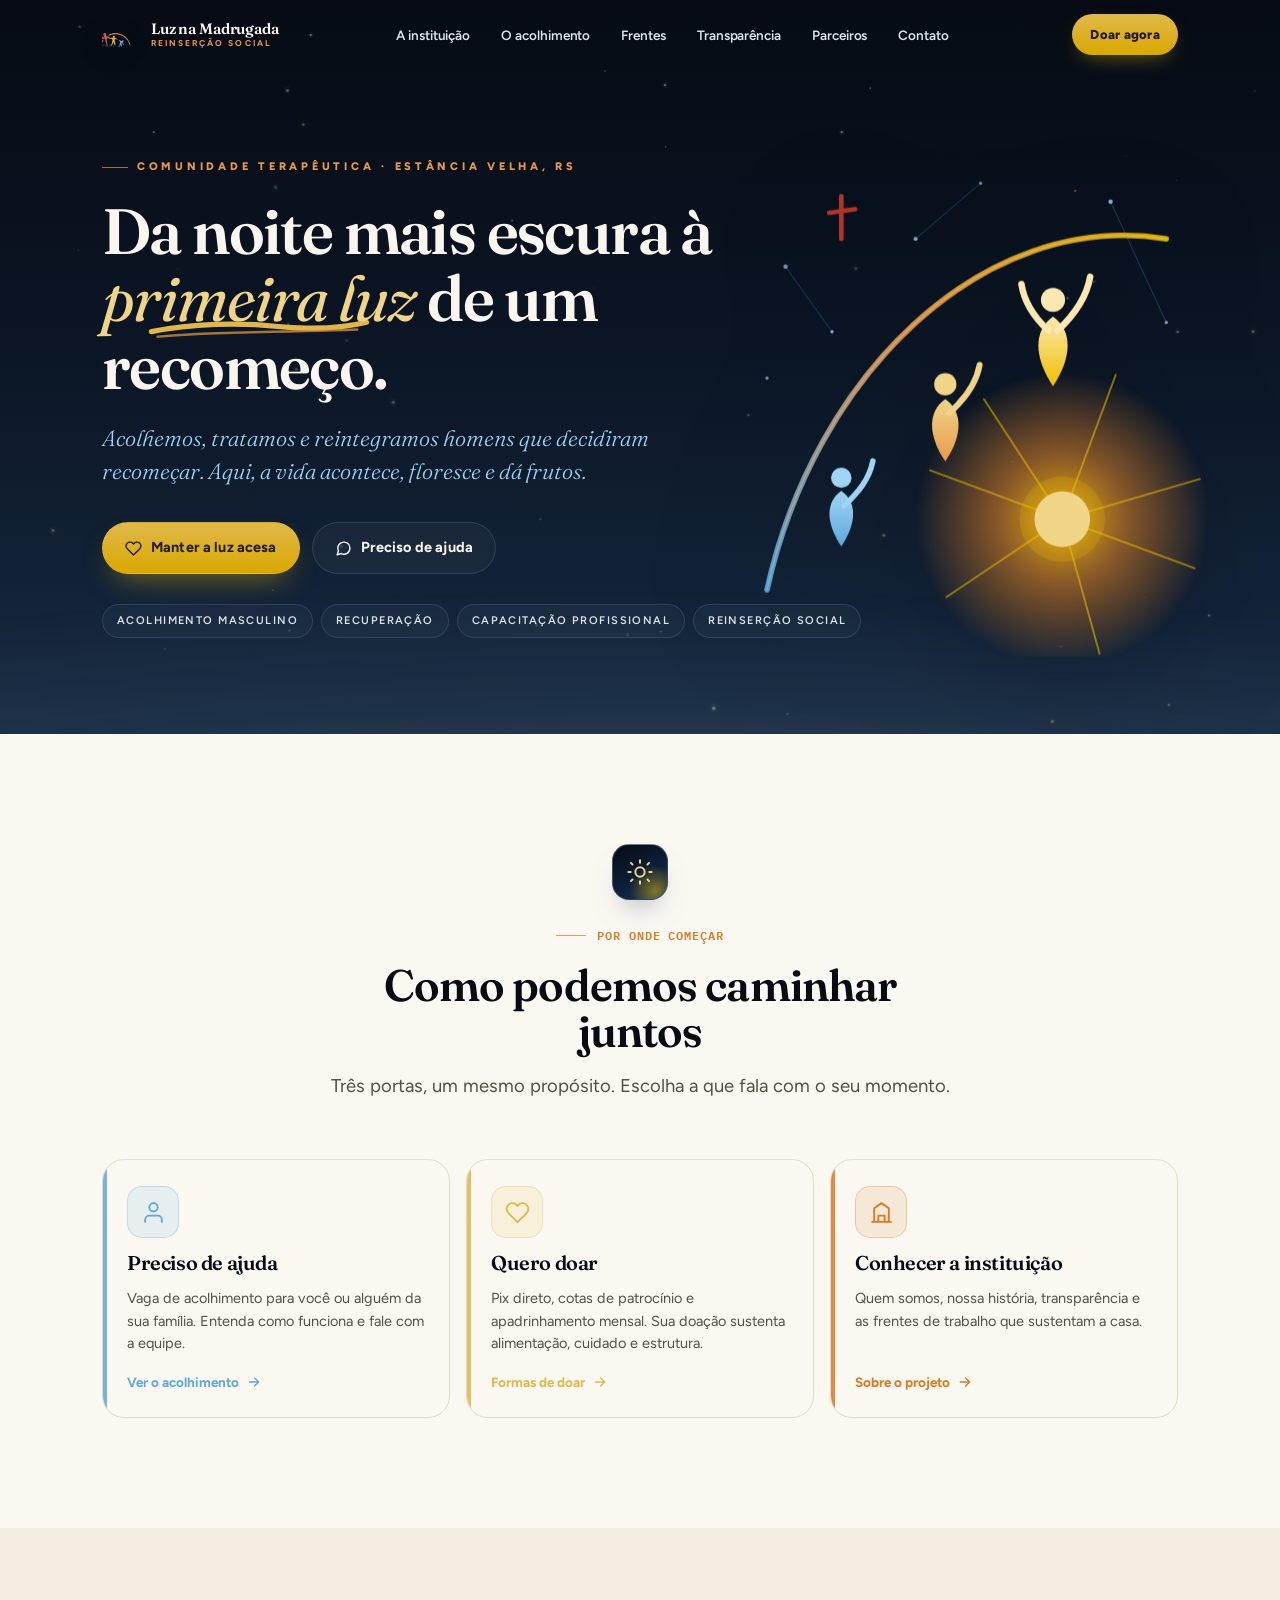
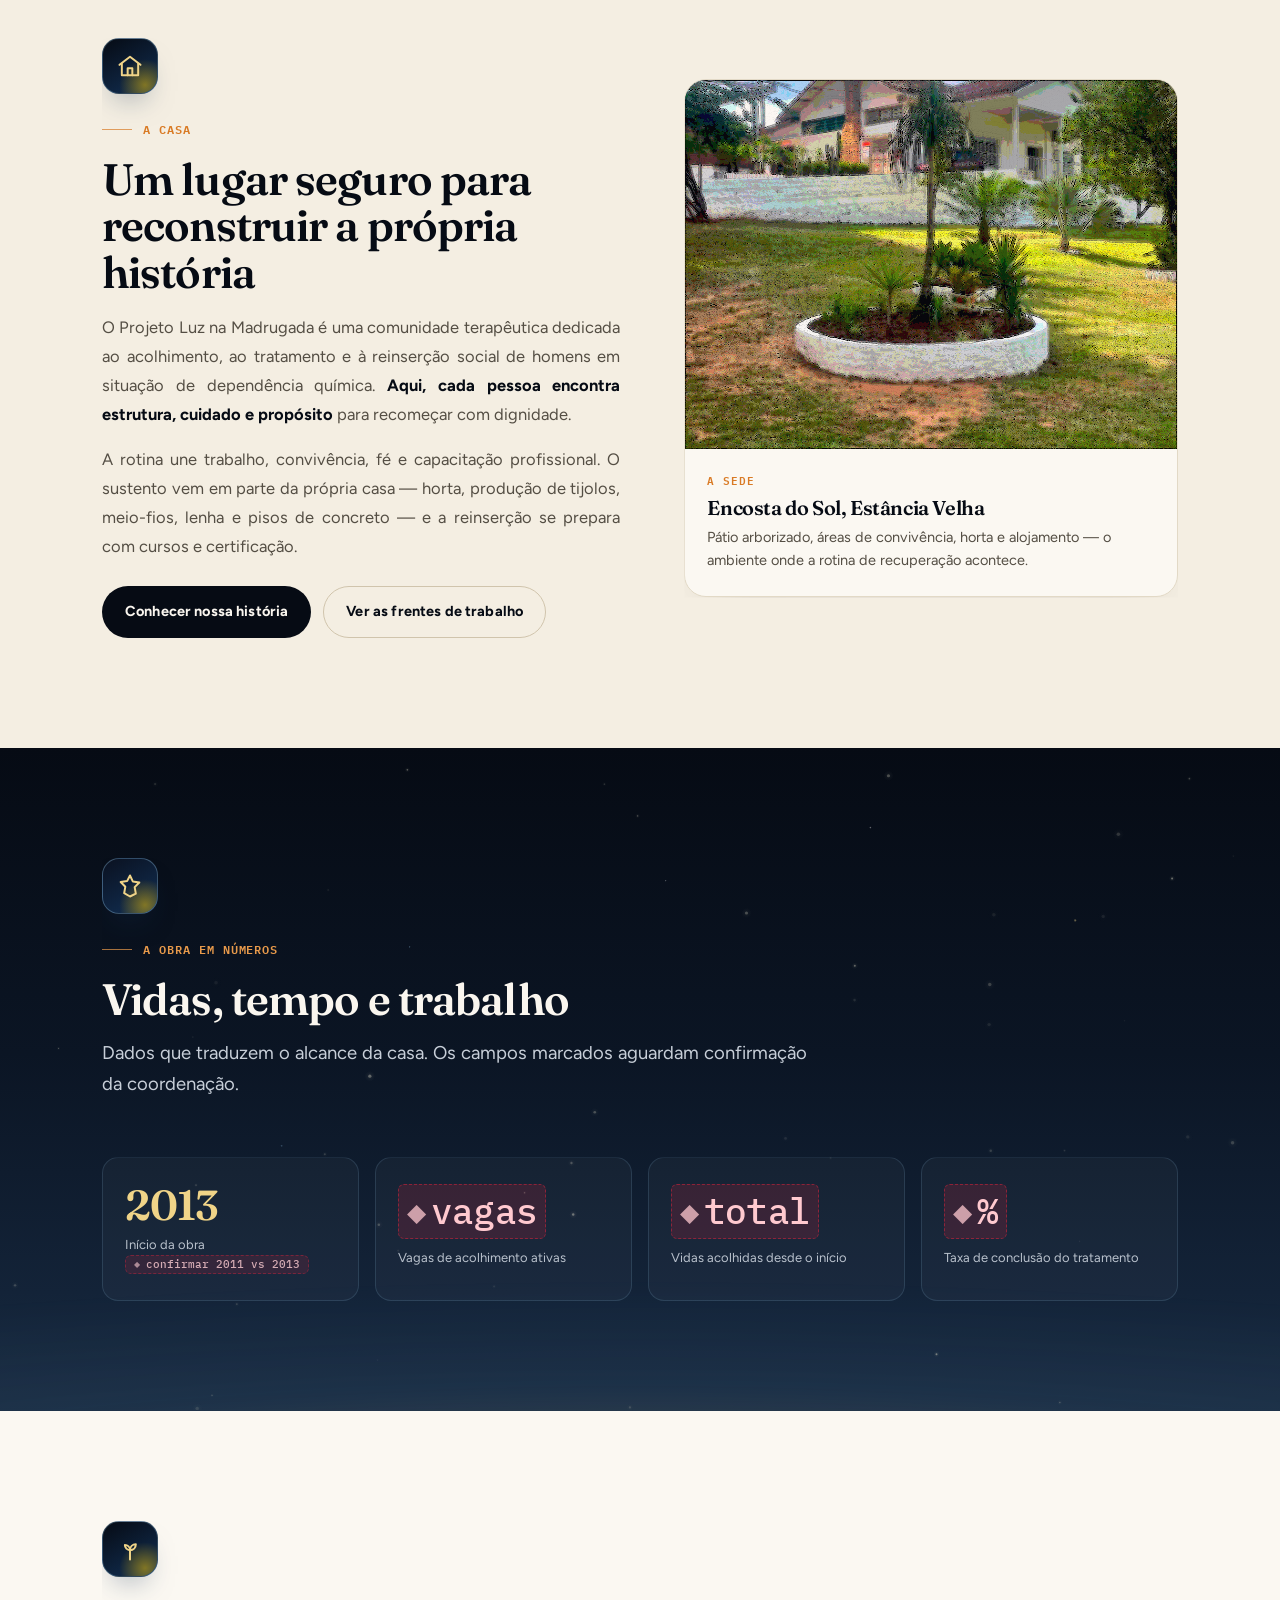
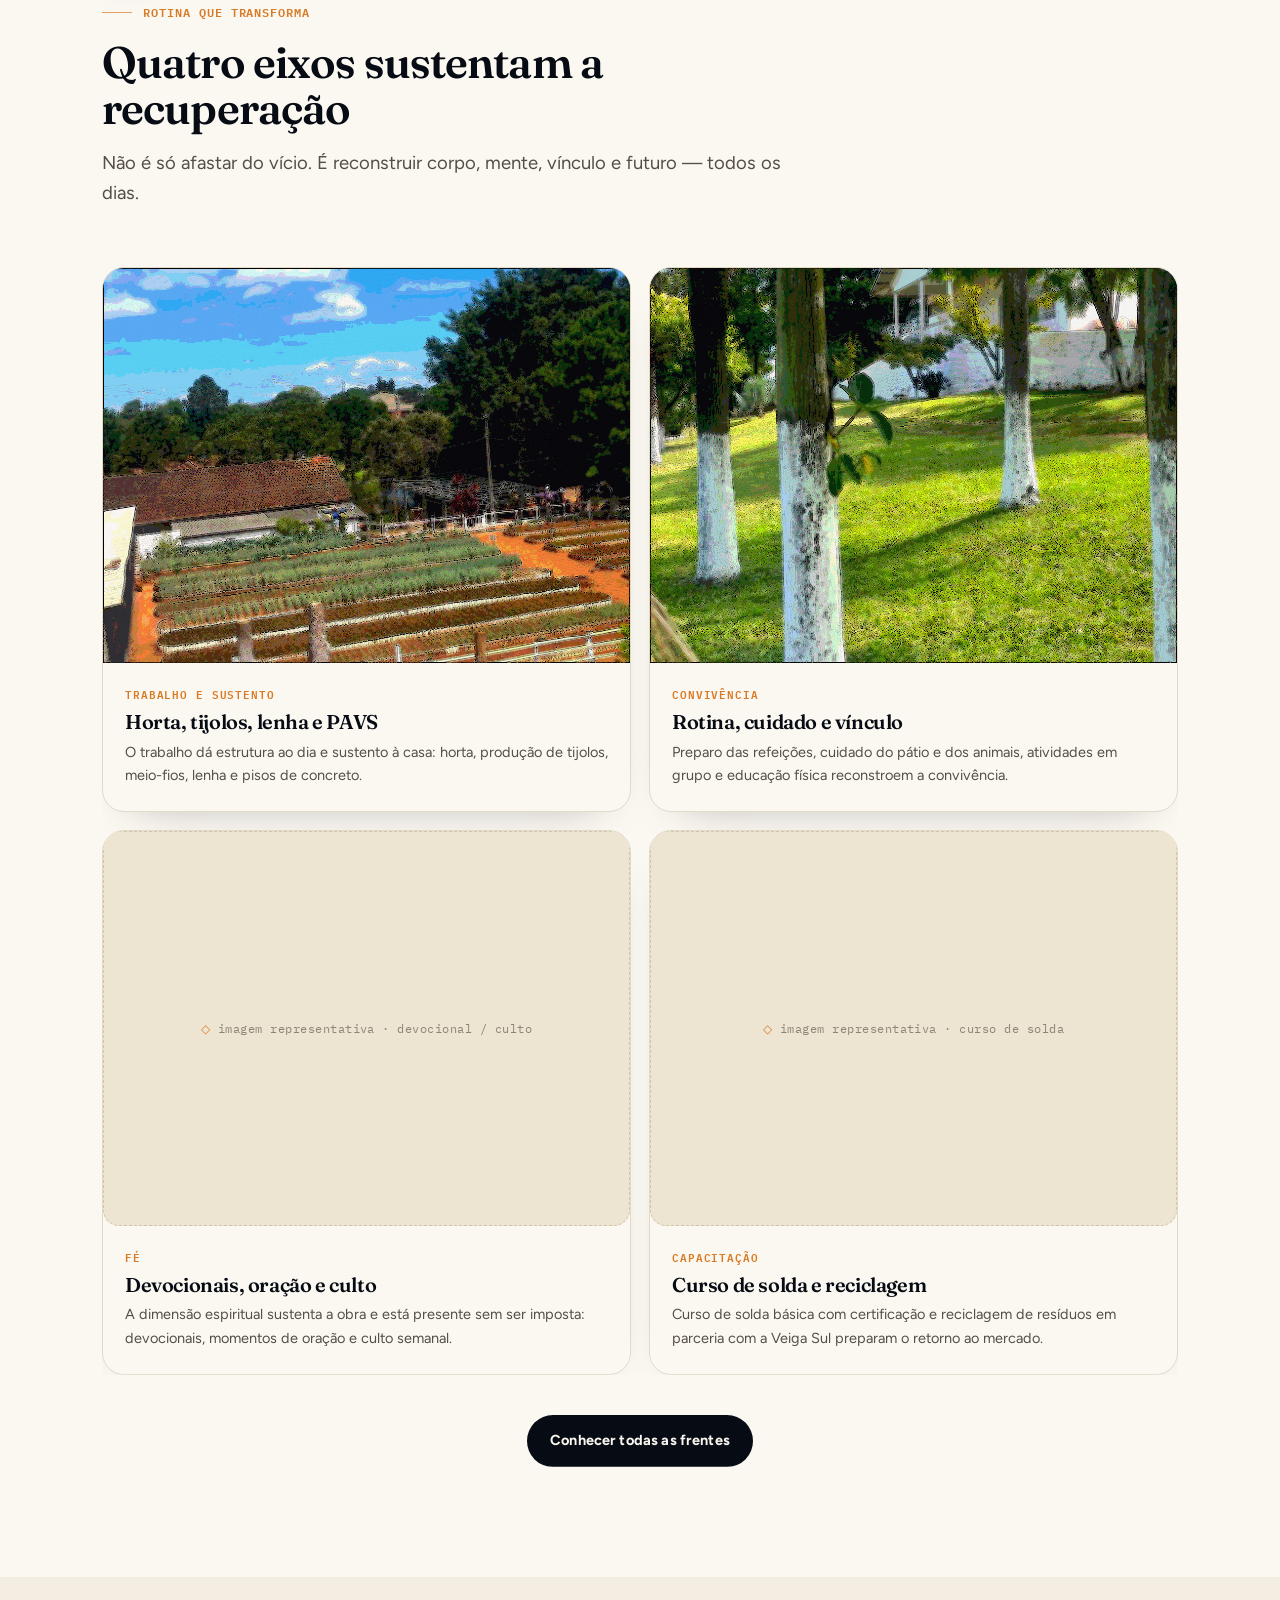
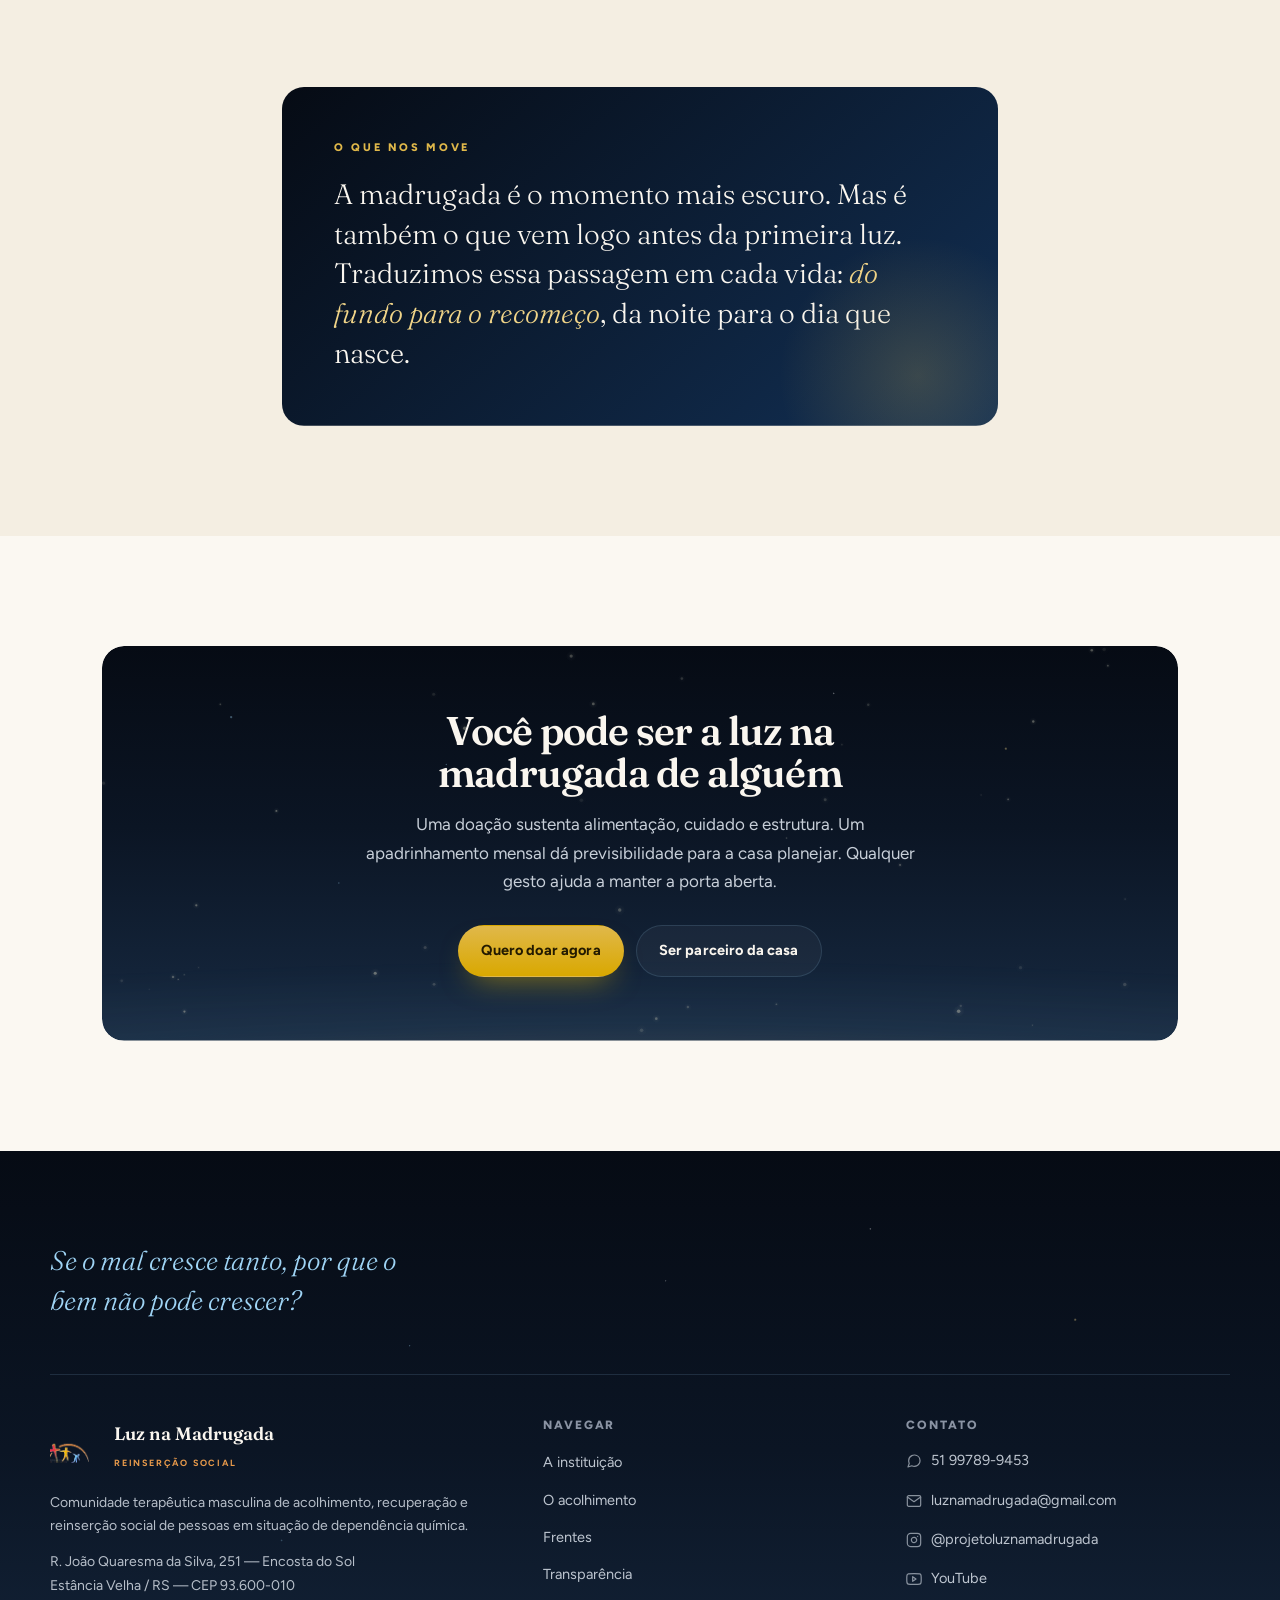
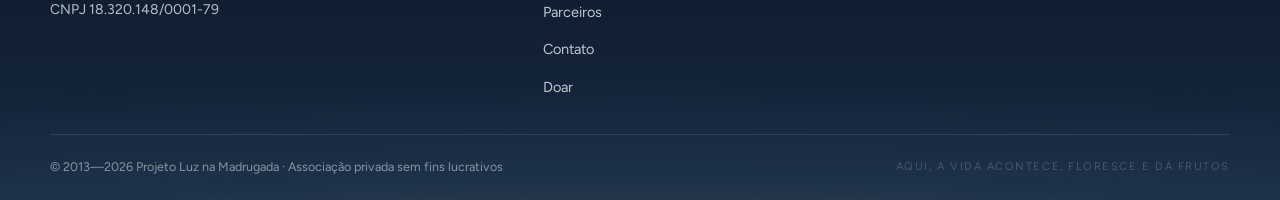
==== commit 39291cd0: "Morph colorido (pictórico) e ganchos para pinturas do Magnific 1 - Filtro de "desenho" agora é color" ====
--- a/index.html
+++ b/index.html
@@ -93,7 +93,7 @@
         </div>
         <div class="revelar">
           <div class="card-foto">
-            <div class="foto"><img src="assets/img/fotos/foto-06-322d84ba.jpg" alt="Área verde e de convivência da comunidade, com jardim e casa ao fundo" loading="lazy"></div>
+            <div class="foto"><img src="assets/img/fotos/foto-06-322d84ba.jpg" data-desenho="assets/img/art/desenhos/jardim.jpg" alt="Área verde e de convivência da comunidade, com jardim e casa ao fundo" loading="lazy"></div>
             <div class="corpo"><span class="tag">A sede</span><h3>Encosta do Sol, Estância Velha</h3><p>Pátio arborizado, áreas de convivência, horta e alojamento — o ambiente onde a rotina de recuperação acontece.</p></div>
           </div>
         </div>
@@ -129,11 +129,11 @@
         </div>
         <div class="grade-4 revelar">
           <div class="card-foto">
-            <div class="foto"><img src="assets/img/fotos/foto-04-cf19fd41.jpg" alt="Horta da comunidade, com canteiros e mudas sob céu azul" loading="lazy"></div>
+            <div class="foto"><img src="assets/img/fotos/foto-04-cf19fd41.jpg" data-desenho="assets/img/art/desenhos/horta.jpg" alt="Horta da comunidade, com canteiros e mudas sob céu azul" loading="lazy"></div>
             <div class="corpo"><span class="tag">Trabalho e sustento</span><h3>Horta, tijolos, lenha e PAVS</h3><p>O trabalho dá estrutura ao dia e sustento à casa: horta, produção de tijolos, meio-fios, lenha e pisos de concreto.</p></div>
           </div>
           <div class="card-foto">
-            <div class="foto"><img src="assets/img/fotos/foto-05-352184b3.jpg" alt="Pátio arborizado da comunidade" loading="lazy"></div>
+            <div class="foto"><img src="assets/img/fotos/foto-05-352184b3.jpg" data-desenho="assets/img/art/desenhos/patio.jpg" alt="Pátio arborizado da comunidade" loading="lazy"></div>
             <div class="corpo"><span class="tag">Convivência</span><h3>Rotina, cuidado e vínculo</h3><p>Preparo das refeições, cuidado do pátio e dos animais, atividades em grupo e educação física reconstroem a convivência.</p></div>
           </div>
           <div class="card-foto">
--- a/assets/css/site.css
+++ b/assets/css/site.css
@@ -380,6 +380,20 @@
 /* lista de itens (doação em espécie) */
 .itens{display:flex;flex-wrap:wrap;gap:9px}
 .itens span{font-size:13.5px;font-weight:600;color:var(--texto-suave);border:1px solid var(--linha);border-radius:10px;padding:9px 14px;background:var(--papel)}
+
+/* ═══════════════════ MORPH FOTO -> DESENHO ═══════════════════ */
+/* Cada foto real ganha uma camada "desenho" por cima. A mistura é
+   controlada pelo scroll (foto viva no centro, desenho nas bordas) e
+   pelo hover (revela a foto real). Se houver data-desenho, usa a arte
+   do Magnific no lugar do filtro. */
+.morph{position:relative;overflow:hidden}
+.morph .morph-desenho{position:absolute;inset:0;pointer-events:none;will-change:opacity}
+.morph .morph-desenho img{width:100%;height:100%;object-fit:cover;display:block}
+.morph .morph-desenho.filtro img{filter:url(#lm-desenho) contrast(1.02)}
+.morph .morph-desenho.filtro::after{content:"";position:absolute;inset:0;background:linear-gradient(135deg,rgba(217,122,36,.06),rgba(18,48,85,.06));mix-blend-mode:multiply;pointer-events:none}
+.morph .morph-tag{position:absolute;left:12px;bottom:12px;z-index:3;font-family:'IBM Plex Mono',monospace;font-size:10px;font-weight:600;letter-spacing:.06em;text-transform:uppercase;color:var(--luz);background:rgba(6,11,20,.5);border:1px solid var(--linha-noite);border-radius:999px;padding:4px 10px;backdrop-filter:blur(6px);opacity:0;transition:opacity .3s ease}
+.morph:hover .morph-tag{opacity:.9}
+@media (prefers-reduced-motion:reduce){.morph .morph-desenho{opacity:0!important}}
 
 /* ═══════════════════ PENDENTE ═══════════════════ */
 .pendente{
@@ -415,9 +429,54 @@
 .skip-link{position:absolute;left:-999px;top:0;z-index:200;background:var(--dourado);color:#231A00;padding:12px 20px;font-weight:800;border-radius:0 0 10px 0}
 .skip-link:focus{left:0}
 
-/* ═══════════════════ REVELAR AO ROLAR ═══════════════════ */
-.revelar{opacity:0;transform:translateY(22px);transition:opacity .7s cubic-bezier(.16,1,.3,1),transform .7s cubic-bezier(.16,1,.3,1)}
-.revelar.visivel{opacity:1;transform:none}
+/* ═══════════════════ REVELAR AO ROLAR (transição estilo cortina de luz) ═══════════════════ */
+.revelar{opacity:0;transform:translateY(26px);clip-path:inset(0 0 8% 0);transition:opacity .8s cubic-bezier(.16,1,.3,1),transform .8s cubic-bezier(.16,1,.3,1),clip-path .9s cubic-bezier(.16,1,.3,1)}
+.revelar.visivel{opacity:1;transform:none;clip-path:inset(0 0 0 0)}
+/* atraso em cascata para filhos diretos de uma grade revelada */
+.revelar.cascata.visivel > *{animation:sobe .7s cubic-bezier(.16,1,.3,1) both}
+.revelar.cascata.visivel > *:nth-child(2){animation-delay:.08s}
+.revelar.cascata.visivel > *:nth-child(3){animation-delay:.16s}
+.revelar.cascata.visivel > *:nth-child(4){animation-delay:.24s}
+@keyframes sobe{from{opacity:0;transform:translateY(18px)}to{opacity:1;transform:none}}
+
+/* ═══════════════════ ILUSTRAÇÃO DE HERO (arte da madrugada) ═══════════════════ */
+.hero-conteudo{position:relative}
+.hero-arte{
+  position:absolute;top:50%;right:max(2%,calc(50% - var(--max)/2 + 8px));
+  width:min(44%,520px);transform:translateY(-48%);z-index:3;pointer-events:none;
+  filter:drop-shadow(0 30px 60px rgba(0,0,0,.5));
+  animation:arte-surge 1.4s cubic-bezier(.16,1,.3,1) .2s both;
+  will-change:transform;
+}
+.hero-arte img{width:100%;height:auto;display:block}
+@keyframes arte-surge{from{opacity:0;transform:translateY(-40%) scale(.94)}to{opacity:1;transform:translateY(-48%) scale(1)}}
+.hero.compacto .hero-arte{width:min(38%,420px)}
+/* deixa espaço para a arte no texto do hero */
+@media (min-width:941px){
+  .hero-conteudo{max-width:min(var(--max),1180px)}
+  .hero h1,.hero .lede{max-width:min(60%,620px)}
+}
+
+/* ═══════════════════ SELO ILUSTRADO NAS HEADLINES ═══════════════════ */
+.selo-headline{
+  width:56px;height:56px;border-radius:17px;display:grid;place-items:center;margin-bottom:18px;
+  background:linear-gradient(150deg,var(--noite),var(--azul));
+  border:1px solid rgba(159,212,245,.28);position:relative;overflow:hidden;
+  box-shadow:0 16px 30px -16px rgba(18,48,85,.6);
+}
+.selo-headline::after{content:"";position:absolute;right:-14px;bottom:-18px;width:52px;height:52px;background:radial-gradient(circle,rgba(240,192,0,.5),transparent 70%)}
+.selo-headline svg{width:28px;height:28px;stroke:var(--dourado-claro);fill:none;stroke-width:1.7;stroke-linecap:round;stroke-linejoin:round;position:relative;z-index:1}
+.cabecalho-secao.centro .selo-headline{margin-left:auto;margin-right:auto}
+.secao.noite .selo-headline{background:linear-gradient(150deg,#0A1120,#123055);border-color:rgba(159,212,245,.32)}
+
+/* ═══════════════════ TRAÇO DE LUZ SOB A PALAVRA-CHAVE ═══════════════════ */
+.hero h1 em{
+  position:relative;padding-bottom:.06em;
+  background:url('../img/art/traco-luz.svg') no-repeat center bottom;
+  background-size:100% .42em;
+}
+.frase-flourish{position:relative}
+.frase-flourish::after{content:"";position:absolute;left:0;right:0;bottom:-.16em;height:.4em;background:url('../img/art/traco-luz.svg') no-repeat center bottom;background-size:100% 100%}
 
 /* ═══════════════════ RESPONSIVO ═══════════════════ */
 @media (max-width:940px){
@@ -433,6 +492,8 @@
   .portas,.grade-3,.cotas{grid-template-columns:1fr}
   .kpis{grid-template-columns:1fr 1fr}
   .rodape-grid{grid-template-columns:1fr;gap:34px}
+  /* arte vira fundo sutil atrás do texto */
+  .hero-arte{right:auto;left:50%;top:26px;transform:translateX(-50%);width:min(78%,360px);opacity:.16;filter:none;animation:none;z-index:2}
 }
 @media (max-width:620px){
   .grade-2,.grade-4{grid-template-columns:1fr}
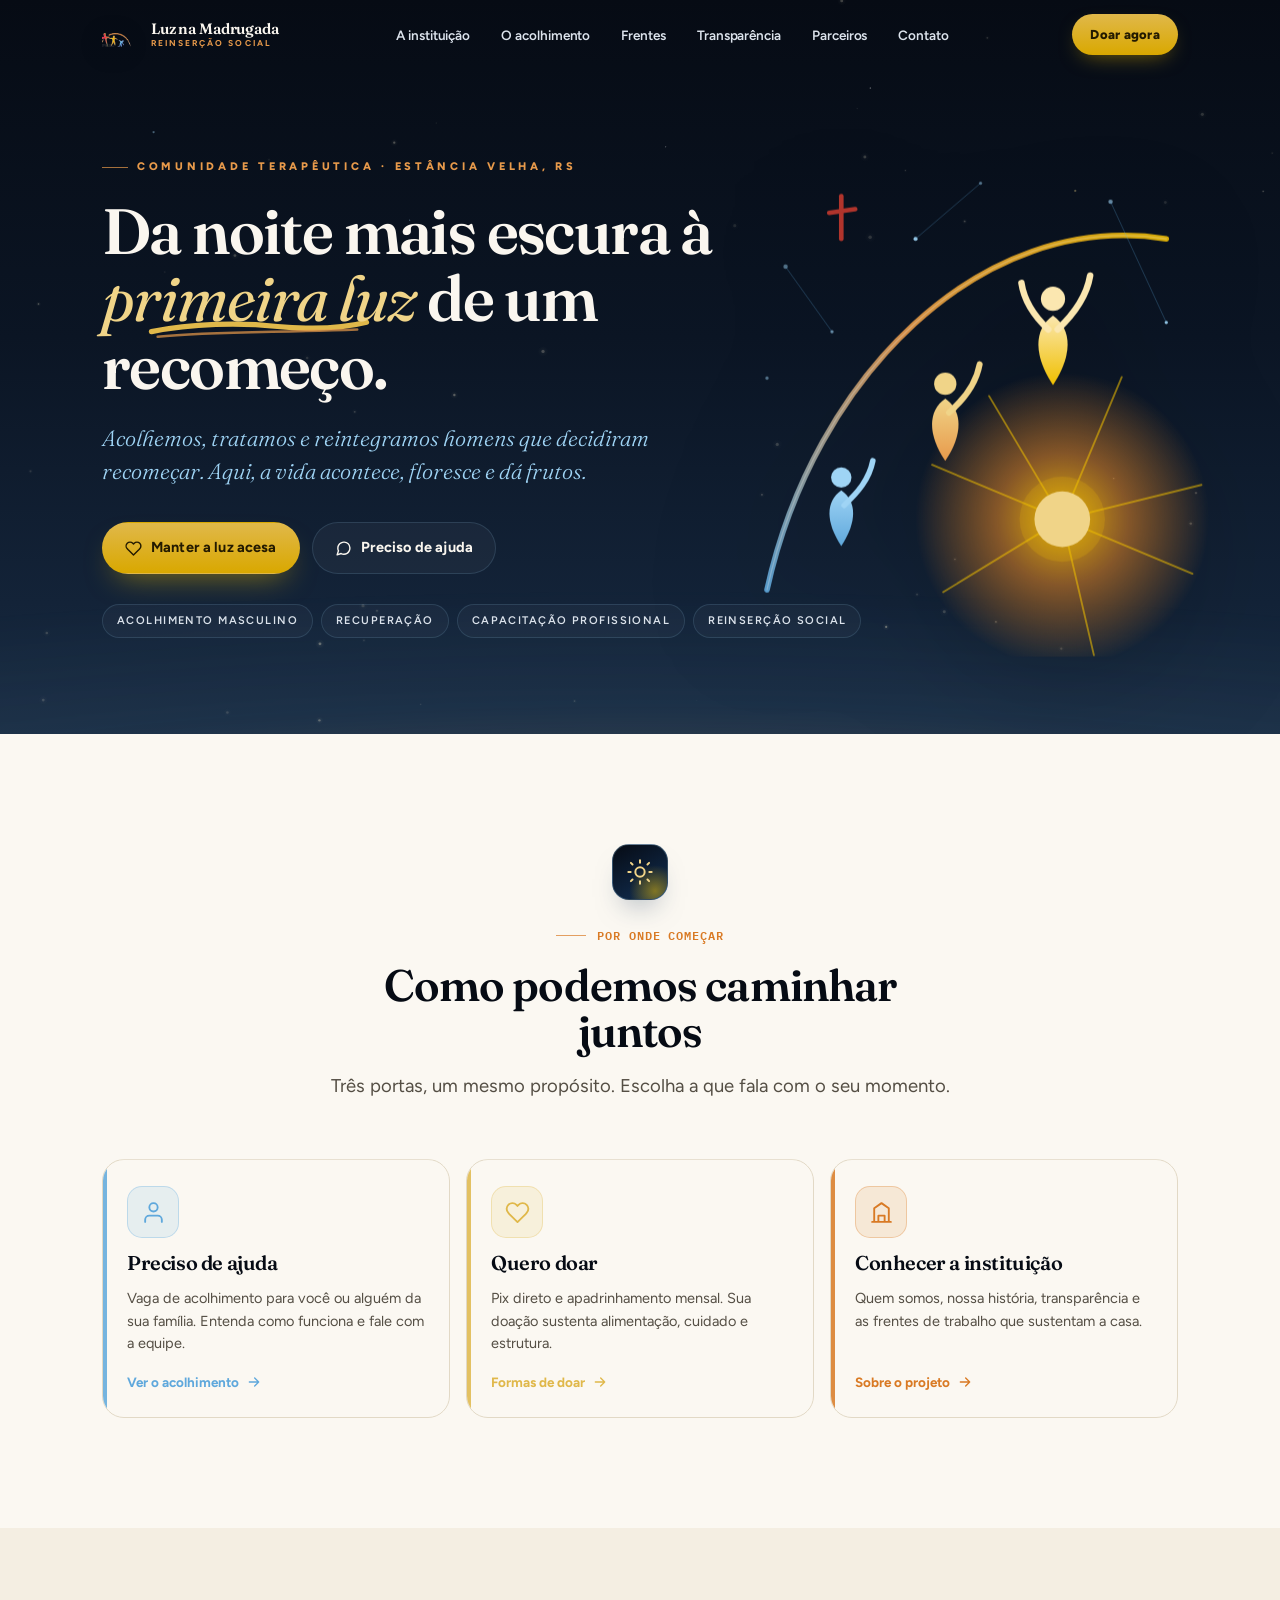
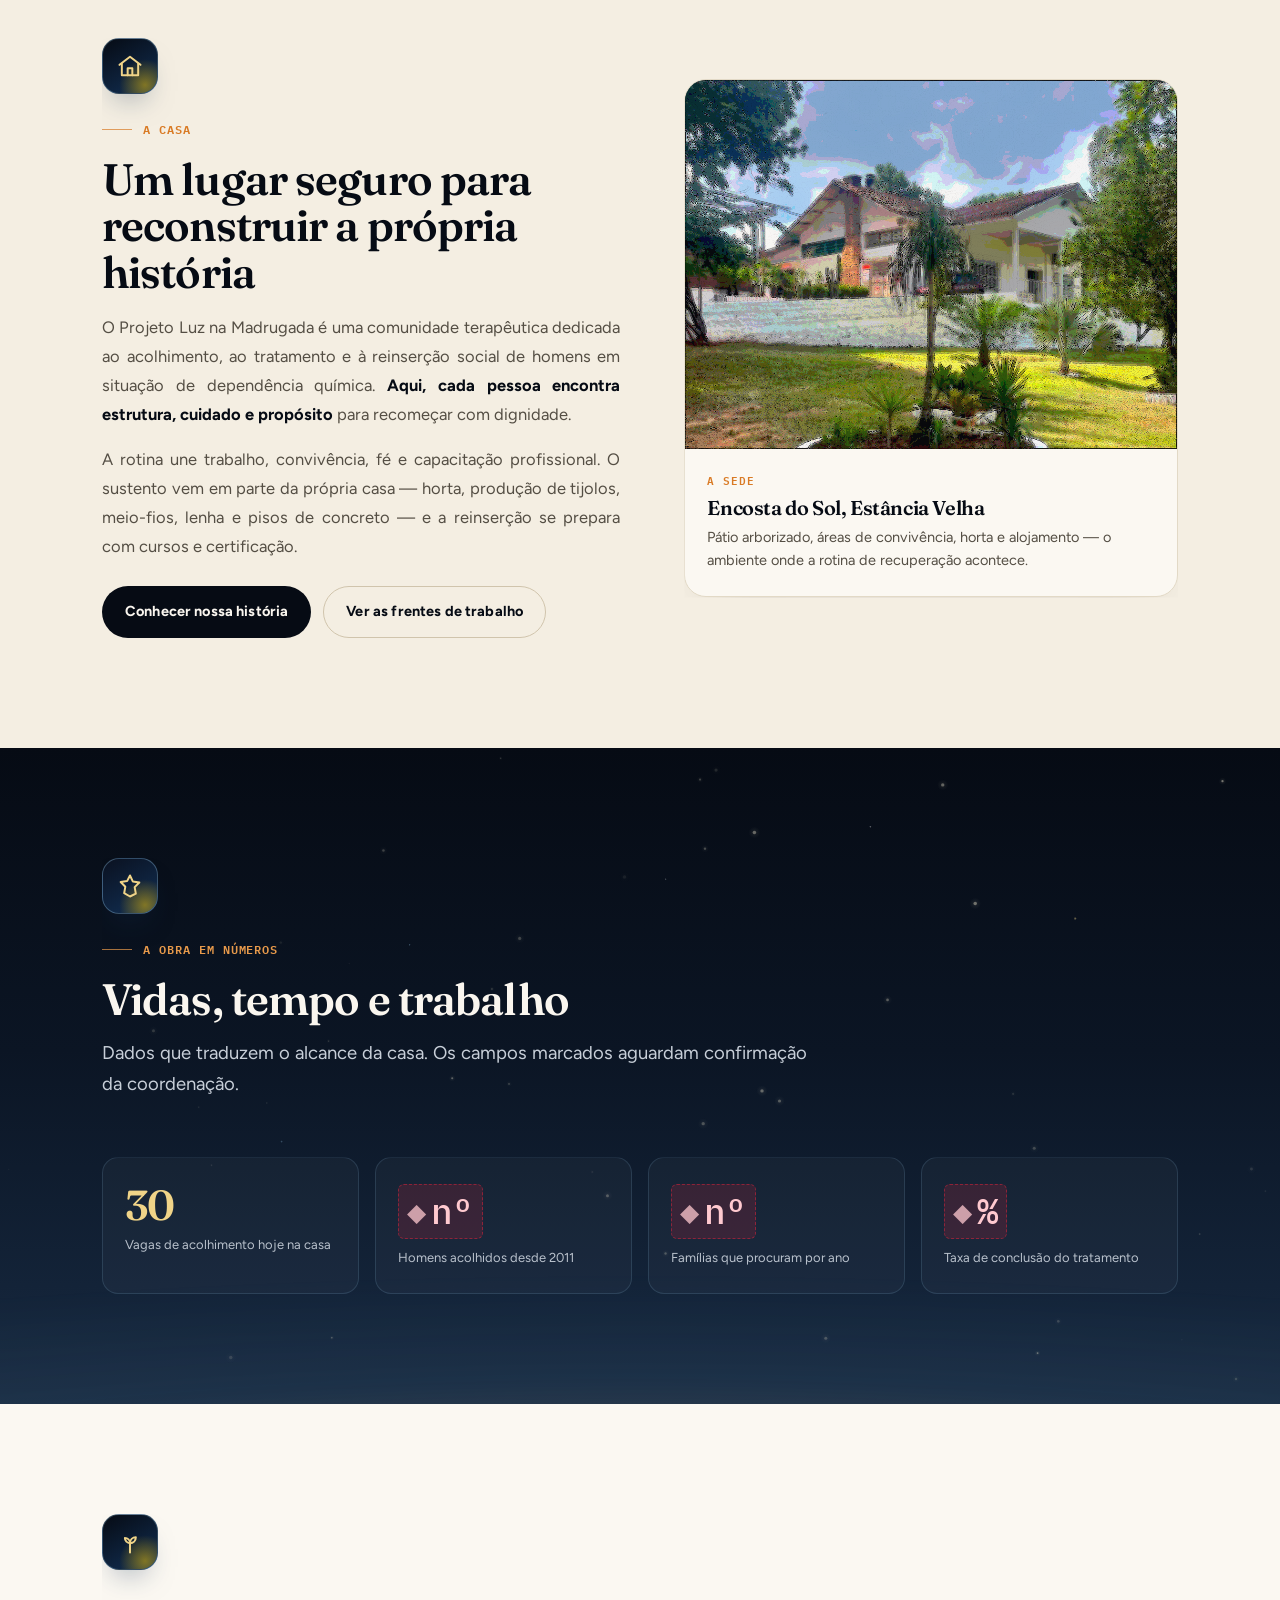
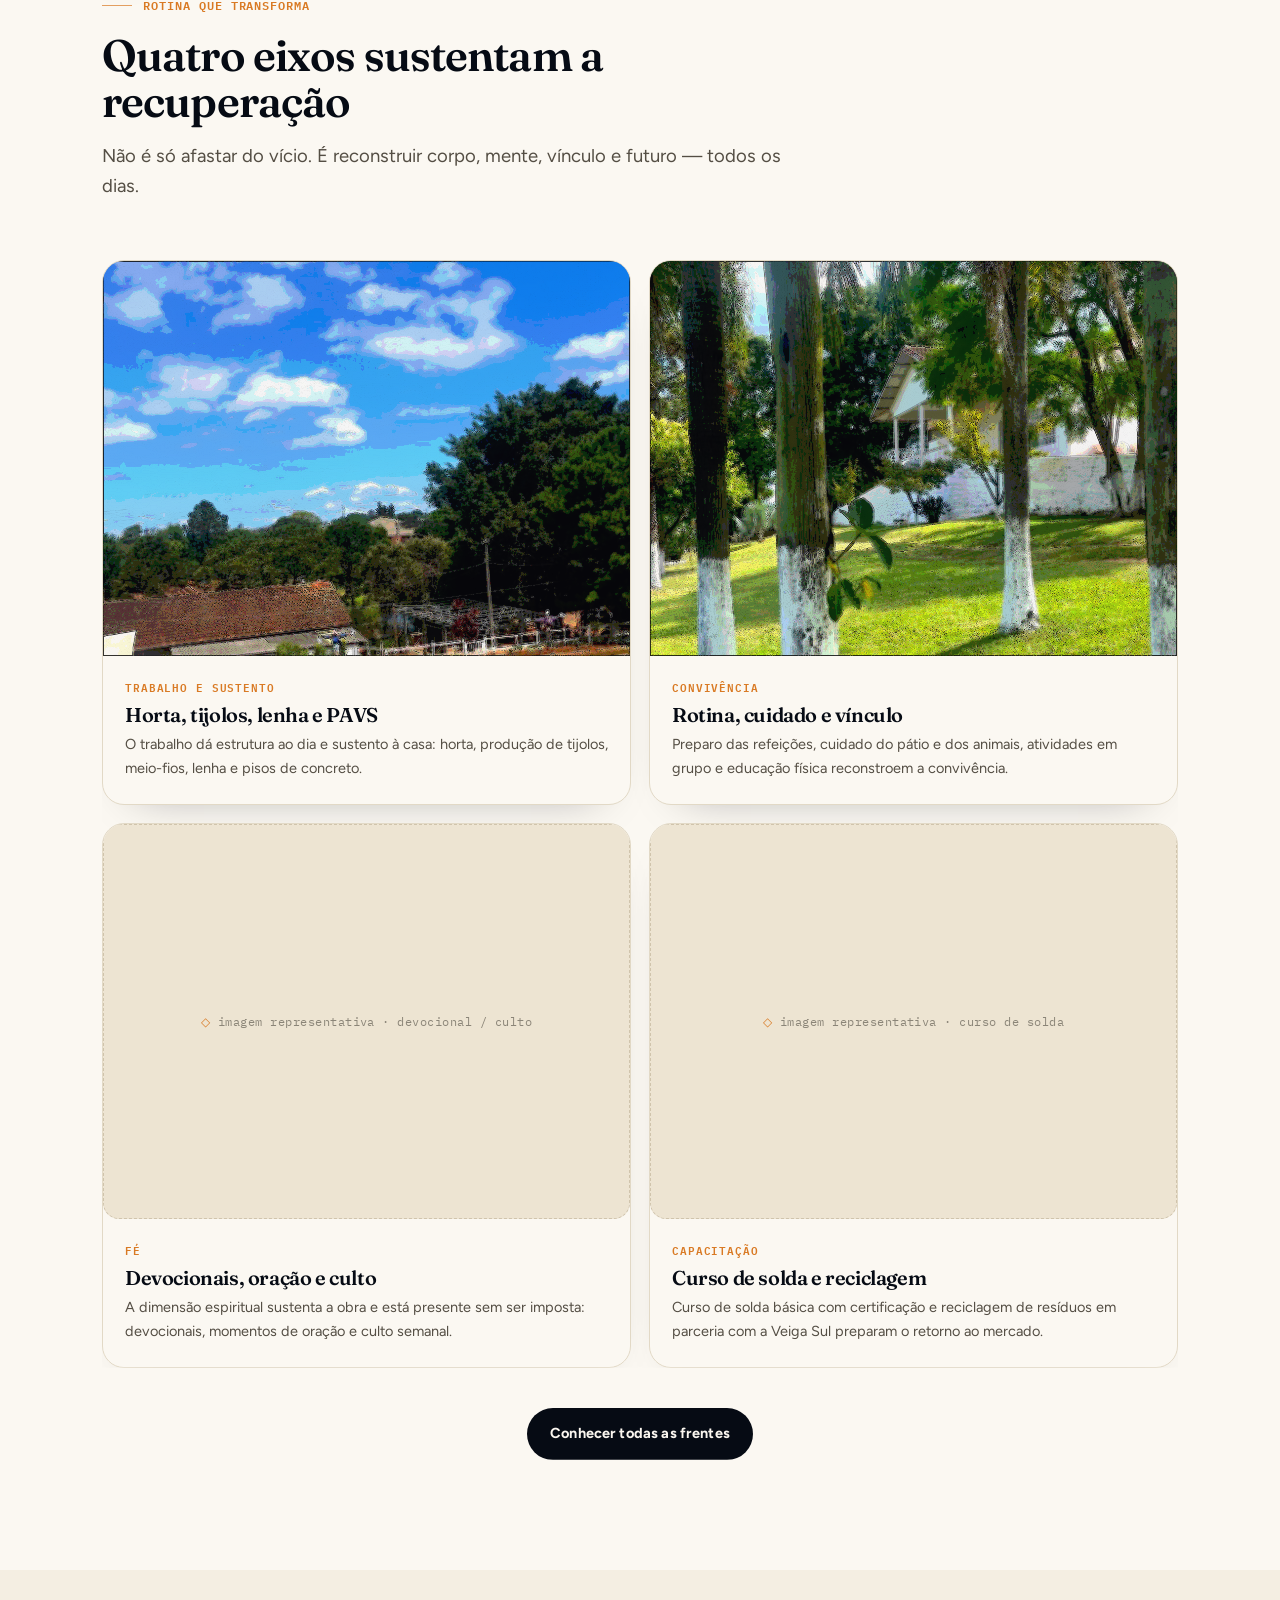
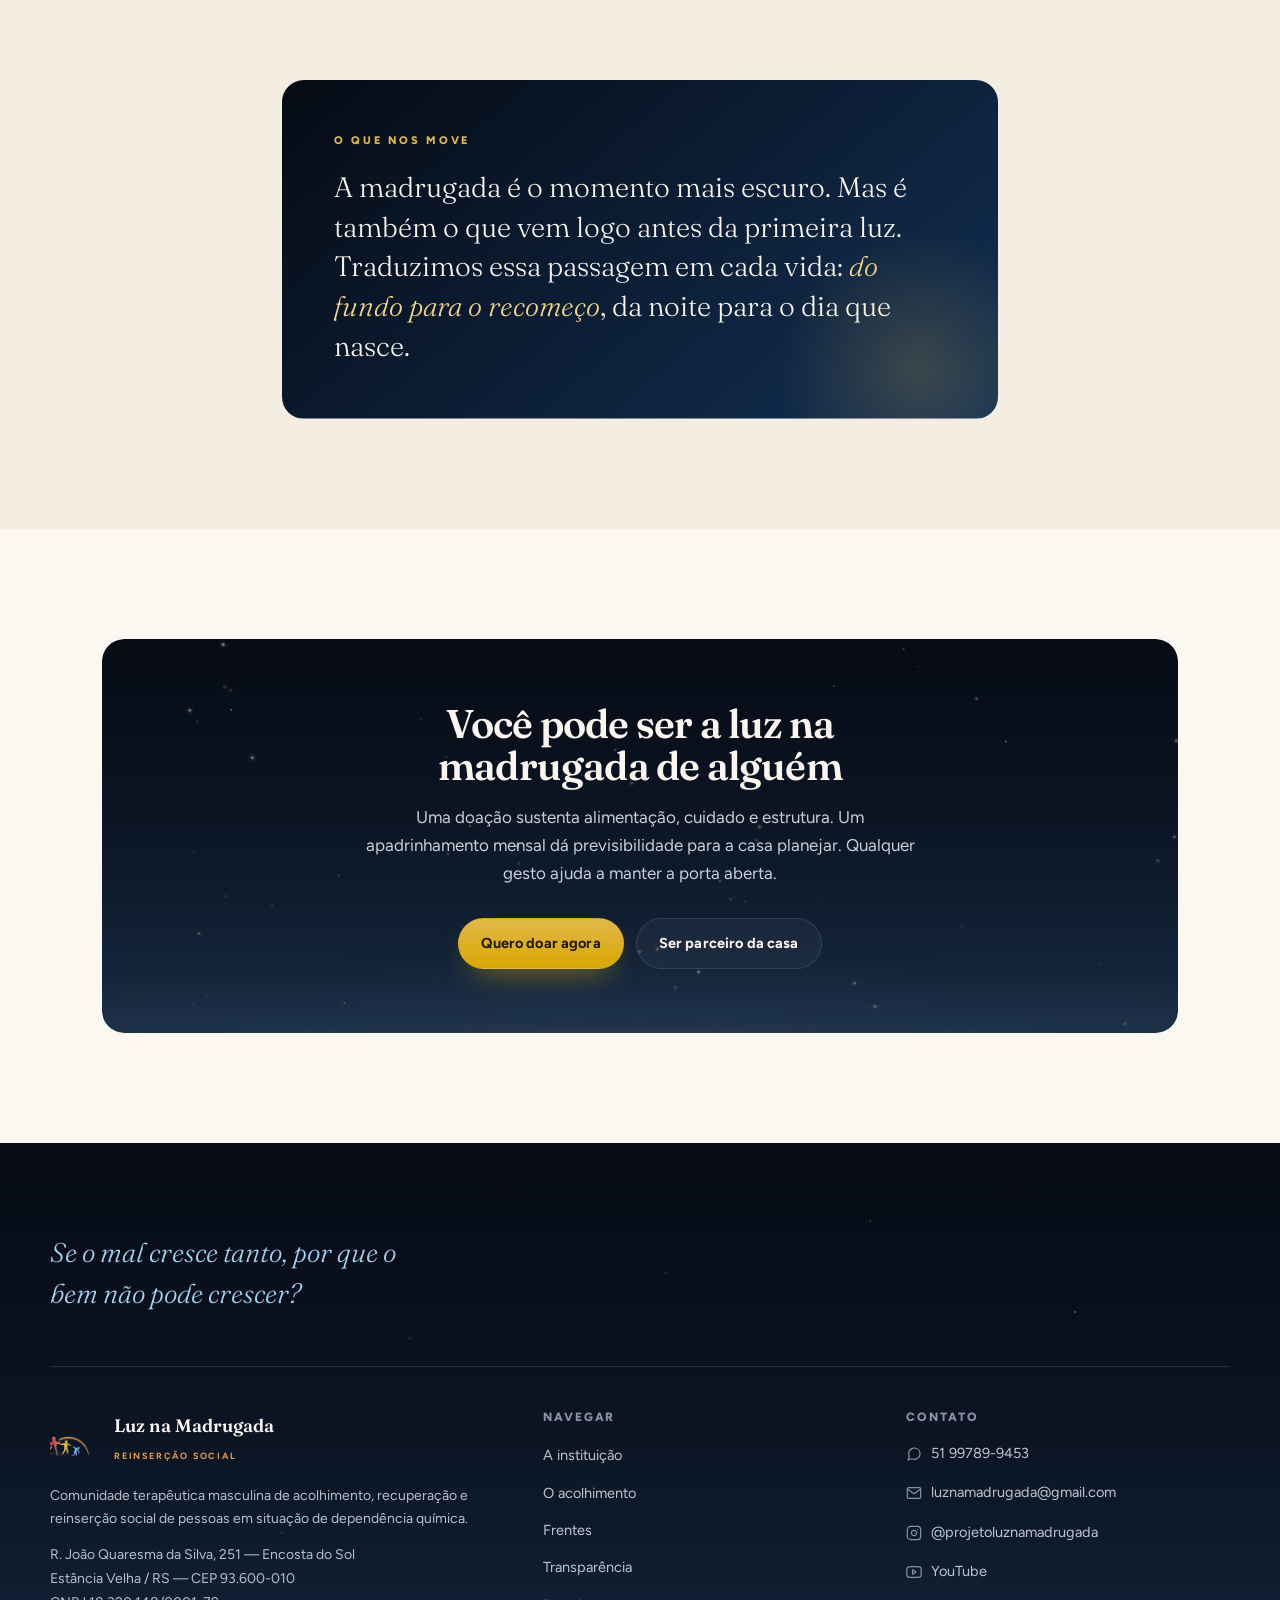
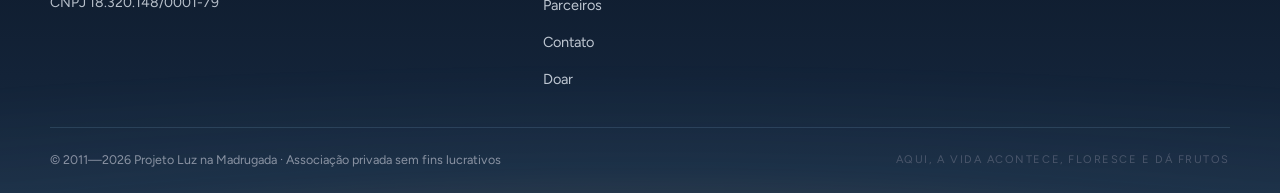
==== commit cbcf18ab: "Preenche dados confirmados e simplifica financeiro 1 - Fundação fixada em 2011 (home, instituição, t" ====
--- a/index.html
+++ b/index.html
@@ -65,7 +65,7 @@
           <a class="porta" style="--cor:var(--dourado)" href="doar.html">
             <div class="porta-icone"><svg viewBox="0 0 24 24"><path d="M20.8 4.6a5.5 5.5 0 0 0-7.8 0L12 5.7l-1-1.1a5.5 5.5 0 0 0-7.8 7.8l1 1.1L12 21.2l7.8-7.7 1-1.1a5.5 5.5 0 0 0 0-7.8z"/></svg></div>
             <h3>Quero doar</h3>
-            <p>Pix direto, cotas de patrocínio e apadrinhamento mensal. Sua doação sustenta alimentação, cuidado e estrutura.</p>
+            <p>Pix direto e apadrinhamento mensal. Sua doação sustenta alimentação, cuidado e estrutura.</p>
             <span class="porta-link">Formas de doar <svg viewBox="0 0 24 24"><path d="M5 12h14M13 6l6 6-6 6"/></svg></span>
           </a>
           <a class="porta" style="--cor:var(--ambar)" href="instituicao.html">
@@ -111,9 +111,9 @@
           <p class="secao-lede">Dados que traduzem o alcance da casa. Os campos marcados aguardam confirmação da coordenação.</p>
         </div>
         <div class="kpis revelar">
-          <div class="kpi"><div class="num">2013</div><div class="lab">Início da obra <span class="pendente">confirmar 2011 vs 2013</span></div></div>
-          <div class="kpi"><div class="num"><span class="pendente">vagas</span></div><div class="lab">Vagas de acolhimento ativas</div></div>
-          <div class="kpi"><div class="num"><span class="pendente">total</span></div><div class="lab">Vidas acolhidas desde o início</div></div>
+          <div class="kpi"><div class="num">30</div><div class="lab">Vagas de acolhimento hoje na casa</div></div>
+          <div class="kpi"><div class="num"><span class="pendente">nº</span></div><div class="lab">Homens acolhidos desde 2011</div></div>
+          <div class="kpi"><div class="num"><span class="pendente">nº</span></div><div class="lab">Famílias que procuram por ano</div></div>
           <div class="kpi"><div class="num"><span class="pendente">%</span></div><div class="lab">Taxa de conclusão do tratamento</div></div>
         </div>
       </div>
--- a/assets/css/site.css
+++ b/assets/css/site.css
@@ -261,7 +261,7 @@
 
 .card-foto{border-radius:var(--raio-g);overflow:hidden;border:1px solid var(--linha);background:var(--papel);display:flex;flex-direction:column;box-shadow:0 20px 44px -34px rgba(6,11,20,.4)}
 .card-foto .foto{aspect-ratio:4/3;overflow:hidden;background:var(--creme);position:relative}
-.card-foto .foto img{width:100%;height:100%;object-fit:cover;transition:transform .6s cubic-bezier(.16,1,.3,1)}
+.card-foto .foto img{width:100%;height:100%;object-fit:cover;object-position:center top;transition:transform .6s cubic-bezier(.16,1,.3,1)}
 .card-foto:hover .foto img{transform:scale(1.045)}
 .card-foto .corpo{padding:22px 22px 24px}
 .card-foto .corpo .tag{font-family:'IBM Plex Mono',monospace;font-size:11px;font-weight:600;letter-spacing:.08em;text-transform:uppercase;color:var(--ambar);margin-bottom:8px;display:block}
@@ -388,7 +388,7 @@
    do Magnific no lugar do filtro. */
 .morph{position:relative;overflow:hidden}
 .morph .morph-desenho{position:absolute;inset:0;pointer-events:none;will-change:opacity}
-.morph .morph-desenho img{width:100%;height:100%;object-fit:cover;display:block}
+.morph .morph-desenho img{width:100%;height:100%;object-fit:cover;object-position:center top;display:block}
 .morph .morph-desenho.filtro img{filter:url(#lm-desenho) contrast(1.02)}
 .morph .morph-desenho.filtro::after{content:"";position:absolute;inset:0;background:linear-gradient(135deg,rgba(217,122,36,.06),rgba(18,48,85,.06));mix-blend-mode:multiply;pointer-events:none}
 .morph .morph-tag{position:absolute;left:12px;bottom:12px;z-index:3;font-family:'IBM Plex Mono',monospace;font-size:10px;font-weight:600;letter-spacing:.06em;text-transform:uppercase;color:var(--luz);background:rgba(6,11,20,.5);border:1px solid var(--linha-noite);border-radius:999px;padding:4px 10px;backdrop-filter:blur(6px);opacity:0;transition:opacity .3s ease}
